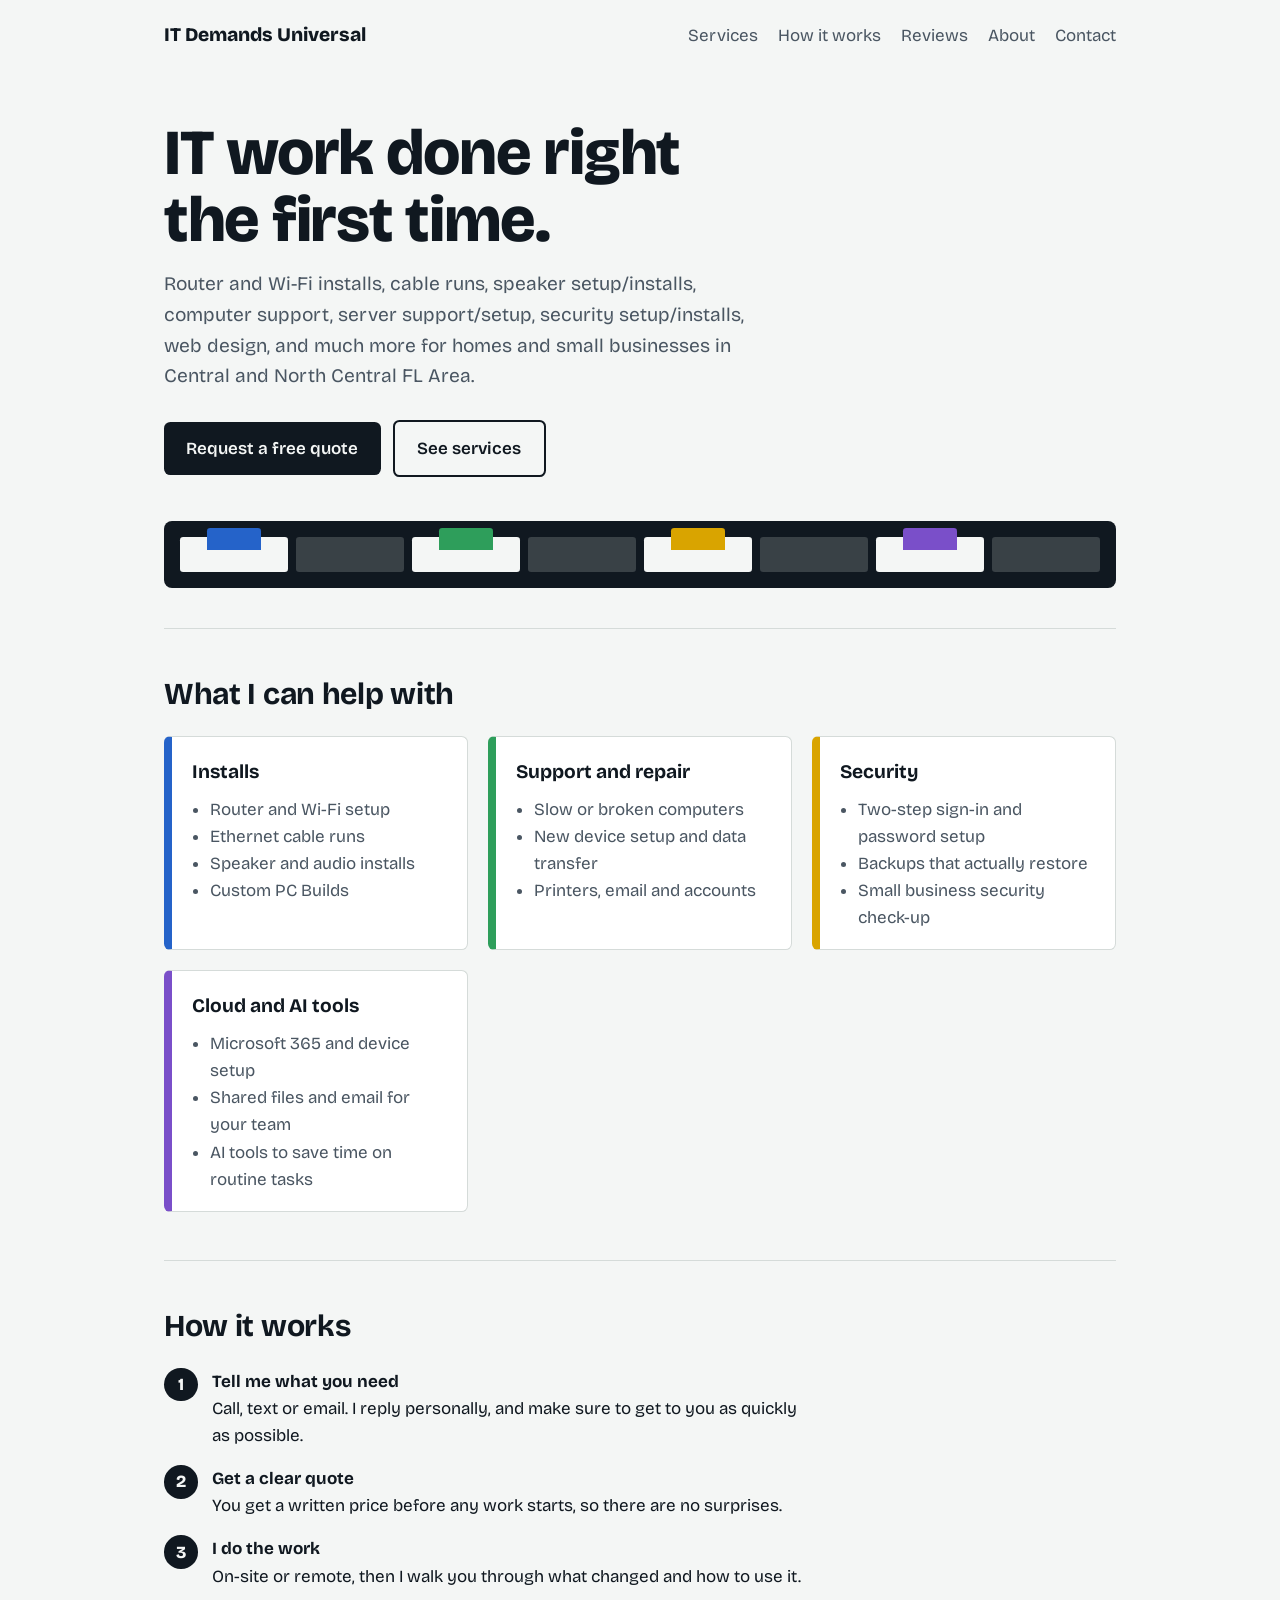
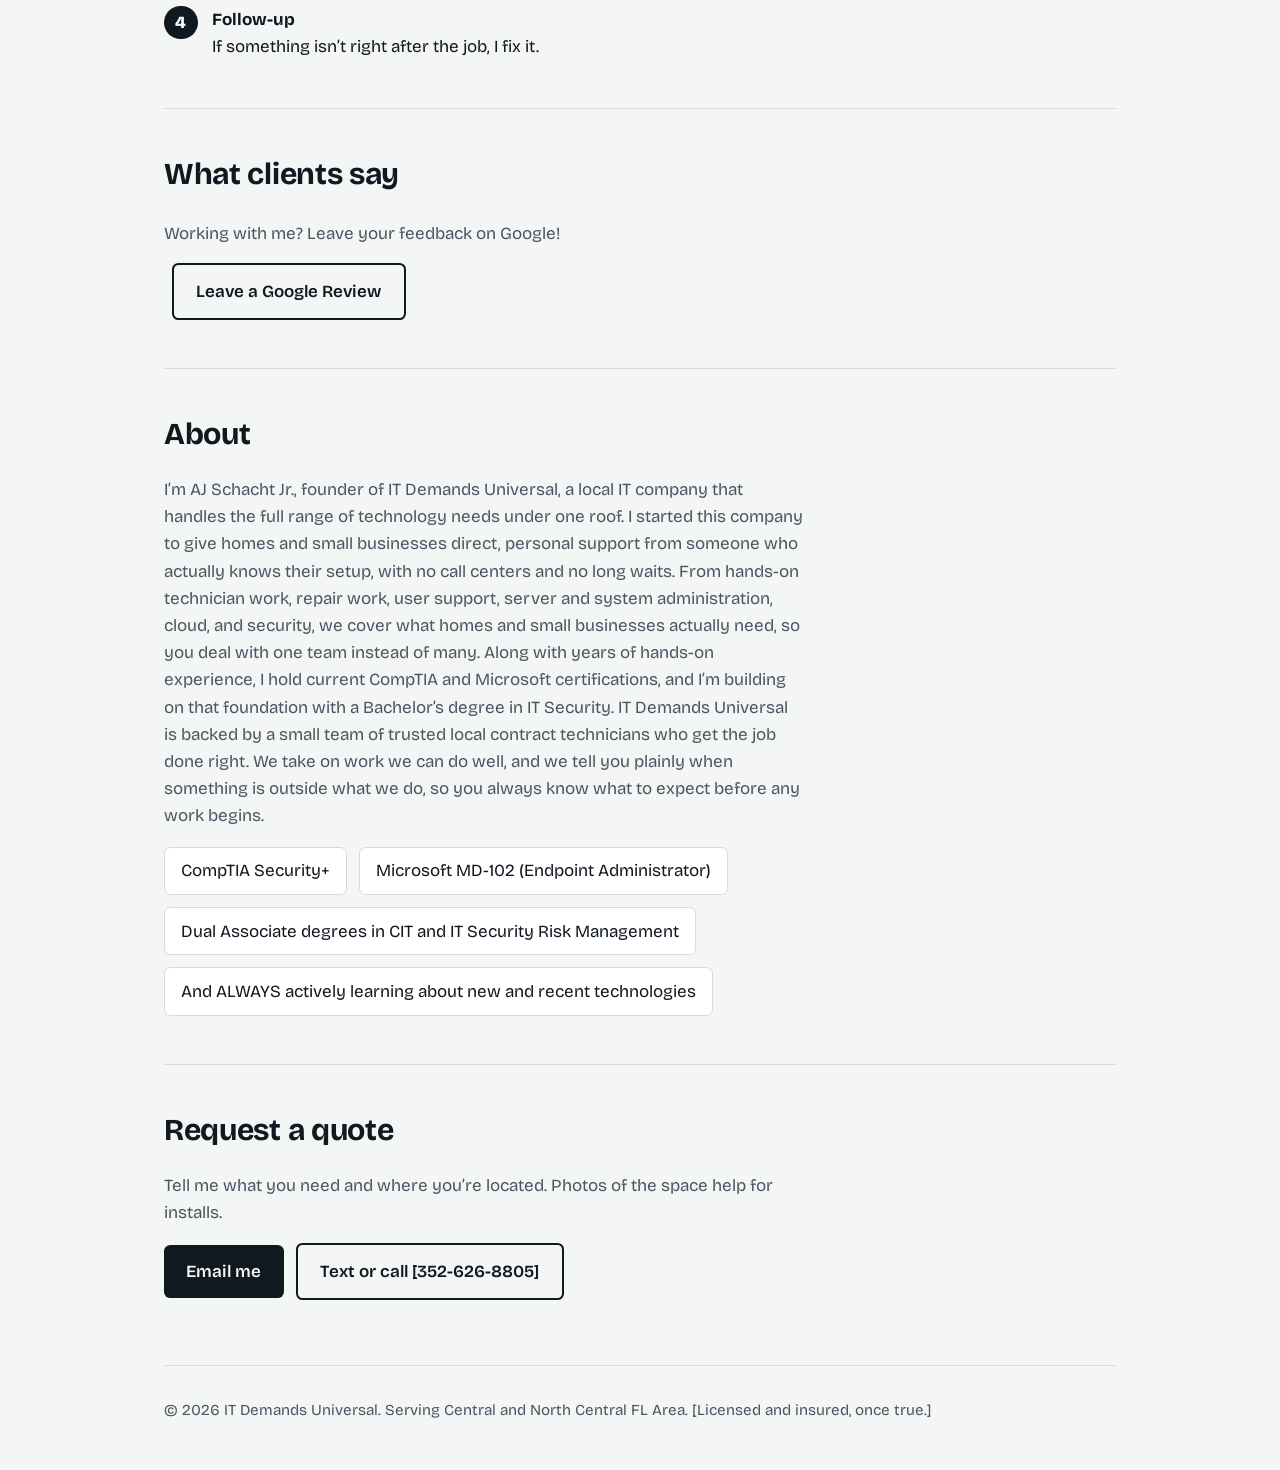
==== index.html @ 9b56c8cb "Update index.html" ====
<!DOCTYPE html>
<html lang="en">
<head>
<meta charset="utf-8">
<meta name="viewport" content="width=device-width, initial-scale=1">
<title>IT Demands Universal | Local IT installs, Support and Security</title>
<meta name="description" content="Router and Wi-Fi installs, cable runs, speaker setup, computer support and security help for homes and small businesses in Central and North Central FL Area.">
<link rel="icon" type="image/png" sizes="32x32" href="images/favicon.png">
<link rel="apple-touch-icon" sizes="180x180" href="images/favicon.png">
<link rel="preconnect" href="https://fonts.googleapis.com">
<link rel="preconnect" href="https://fonts.gstatic.com" crossorigin>
<link href="https://fonts.googleapis.com/css2?family=Bricolage+Grotesque:opsz,wght@12..96,400;12..96,600;12..96,800&display=swap" rel="stylesheet">
<link rel="stylesheet" href="css/style.css">
</head>
<body>
<div class="wrap">
  <header>
    <a class="brand" href="#top">IT Demands Universal</a>
    <nav><a href="#services">Services</a><a href="#process">How it works</a><a href="#reviews">Reviews</a><a href="#about">About</a><a href="#contact">Contact</a></nav>
  </header>

  <main id="top">
    <div class="hero">
      <h1>IT work done right the first time.</h1>
      <p class="lead">Router and Wi-Fi installs, cable runs, speaker setup/installs, computer support, server support/setup, security setup/installs, web design, and much more for homes and small businesses in Central and North Central FL Area.</p>
      <a class="btn" href="#contact">Request a free quote</a>
      <a class="btn alt" href="#services">See services</a>
      <div class="panel" aria-hidden="true">
        <div class="port on" style="--c:var(--blue)"></div><div class="port"></div>
        <div class="port on" style="--c:var(--green)"></div><div class="port"></div>
        <div class="port on" style="--c:var(--yellow)"></div><div class="port"></div>
        <div class="port on" style="--c:var(--purple)"></div><div class="port"></div>
      </div>
    </div>

    <section id="services">
      <h2>What I can help with</h2>
      <div class="grid">
        <div class="card" style="--c:var(--blue)">
          <h3>Installs</h3>
          <ul><li>Router and Wi-Fi setup</li><li>Ethernet cable runs</li><li>Speaker and audio installs</li><li>Custom PC Builds</li></ul>
        </div>
        <div class="card" style="--c:var(--green)">
          <h3>Support and repair</h3>
          <ul><li>Slow or broken computers</li><li>New device setup and data transfer</li><li>Printers, email and accounts</li></ul>
        </div>
        <div class="card" style="--c:var(--yellow)">
          <h3>Security</h3>
          <ul><li>Two-step sign-in and password setup</li><li>Backups that actually restore</li><li>Small business security check-up</li></ul>
        </div>
        <div class="card" style="--c:var(--purple)">
          <h3>Cloud and AI tools</h3>
          <ul><li>Microsoft 365 and device setup</li><li>Shared files and email for your team</li><li>AI tools to save time on routine tasks</li></ul>
        </div>
      </div>
    </section>

    <section id="process">
      <h2>How it works</h2>
      <ol class="steps">
        <li><strong>Tell me what you need</strong>Call, text or email. I reply personally, and make sure to get to you as quickly as possible.</li>
        <li><strong>Get a clear quote</strong>You get a written price before any work starts, so there are no surprises.</li>
        <li><strong>I do the work</strong>On-site or remote, then I walk you through what changed and how to use it.</li>
        <li><strong>Follow-up</strong>If something isn’t right after the job, I fix it.</li>
      </ol>
    </section>
    
    <section id="reviews">
      <h2>What clients say</h2>
      
      <!-- Live Google Reviews Widget -->
      <div class="sk-ww-google-reviews" data-embed-id="25728217"></div>
      <script src="https://widgets.sociablekit.com/google-reviews/widget.js" defer></script>

      <div style="margin-top: 1.75rem;">
        <p class="note" style="margin-bottom: 1rem;">Working with me? Leave your feedback on Google!</p>
        <a class="btn alt" href="https://g.page/r/CZiF_tdsz-_5EAI/review" target="_blank" rel="noopener">Leave a Google Review</a>
      </div>
    </section>
    
    <section id="about">
      <h2>About</h2>
      <p class="note">I’m AJ Schacht Jr., founder of IT Demands Universal, a local IT company that handles the full range of technology needs under one roof. I started this company to give homes 
        and small businesses direct, personal support from someone who actually knows their setup, with no call centers and no long waits.   
        From hands-on technician work, repair work, user support, server and system administration, cloud, and security, we cover what homes and small businesses 
        actually need, so you deal with one team instead of many. Along with years of hands-on experience, I hold current CompTIA and Microsoft certifications, and I’m building on that foundation with a Bachelor’s
        degree in IT Security. IT Demands Universal is backed by a small team of trusted local contract technicians who get the job done right. We take on work we can do well, and we tell you plainly when something is outside what we do, so you always know what to expect before any work begins.</p>
      <ul class="creds">
        <li>CompTIA Security+</li>
        <li>Microsoft MD-102 (Endpoint Administrator)</li>
        <li>Dual Associate degrees in CIT and IT Security Risk Management</li>
        <li>And ALWAYS actively learning about new and recent technologies</li>
      </ul>
    </section>

    <section id="contact">
      <h2>Request a quote</h2>
      <p class="note">Tell me what you need and where you’re located. Photos of the space help for installs.</p>
      <p><a class="btn" href="mailto:itdemandsuniversal@gmail.com?subject=Quote%20request">Email me</a>
         <a class="btn alt" href="tel:+13526268805">Text or call [352-626-8805]</a></p>
    </section>
  </main>

  <footer>© <span id="y"></span> IT Demands Universal. Serving Central and North Central FL Area. [Licensed and insured, once true.]</footer>
</div>
<script src="js/main.js" defer></script>
</body>
</html>
---- css/style.css ----
:root{
  --ink:#101820; --muted:#4a5662; --paper:#f4f6f5; --card:#ffffff; --line:#d5dbd9;
  --blue:#2563c9; --green:#2e9e5b; --yellow:#d9a400; --purple:#7a4fc9;
  --font:"Bricolage Grotesque","Segoe UI",system-ui,-apple-system,sans-serif;
}
@media (prefers-color-scheme:dark){
  :root:not([data-theme="light"]){--ink:#eef2f1; --muted:#a6b1ac; --paper:#10161b; --card:#182028; --line:#2b3640;
  --blue:#6c9bf0; --green:#59c486; --yellow:#f0c640; --purple:#a98af0;}
}
*{box-sizing:border-box}
html{scroll-behavior:smooth}
body{margin:0;background:var(--paper);color:var(--ink);font:400 1.0625rem/1.6 var(--font)}
a{color:inherit}
:focus-visible{outline:3px solid var(--blue);outline-offset:3px}
.wrap{max-width:62rem;margin:0 auto;padding:0 1.25rem}
header{display:flex;justify-content:space-between;align-items:center;padding:1.25rem 0}
.brand{font-weight:800;font-size:1.2rem;text-decoration:none}
nav a{margin-left:1.25rem;text-decoration:none;color:var(--muted)}
nav a:hover{color:var(--ink)}
.hero{padding:3rem 0 2.5rem}
h1{font-weight:800;font-size:clamp(2.2rem,6vw,4rem);line-height:1.05;letter-spacing:-.02em;margin:0 0 1rem;max-width:14ch}
.lead{font-size:1.2rem;color:var(--muted);max-width:38rem;margin:0 0 1.75rem}
.btn{display:inline-block;background:var(--ink);color:var(--paper);padding:.8rem 1.4rem;border-radius:.4rem;font-weight:600;text-decoration:none}
.btn.alt{background:transparent;color:var(--ink);border:2px solid var(--ink);margin-left:.5rem}
.panel{display:grid;grid-template-columns:repeat(8,1fr);gap:.5rem;margin-top:2.75rem;padding:1rem;background:var(--ink);border-radius:.5rem}
.port{height:2.2rem;border-radius:.2rem;background:var(--paper);opacity:.18;position:relative}
.port.on{opacity:1}
.port.on::after{content:"";position:absolute;left:25%;right:25%;top:-.55rem;height:1.4rem;border-radius:.2rem .2rem 0 0;background:var(--c)}
section{padding:3rem 0;border-top:1px solid var(--line)}
h2{font-size:1.9rem;line-height:1.15;margin:0 0 1.5rem;letter-spacing:-.01em}
.grid{display:grid;grid-template-columns:repeat(auto-fit,minmax(15rem,1fr));gap:1.25rem}
.card{background:var(--card);border:1px solid var(--line);border-left:8px solid var(--c);border-radius:.4rem;padding:1.25rem 1.25rem 1.1rem}
.card h3{margin:0 0 .5rem;font-size:1.2rem}
.card ul{margin:0;padding-left:1.1rem;color:var(--muted)}
.steps{counter-reset:s;list-style:none;margin:0;padding:0;display:grid;gap:1rem;max-width:40rem}
.steps li{counter-increment:s;padding-left:3rem;position:relative}
.steps li::before{content:counter(s);position:absolute;left:0;top:0;width:2.1rem;height:2.1rem;border-radius:50%;background:var(--ink);color:var(--paper);display:grid;place-items:center;font-weight:800}
.steps strong{display:block}
.creds{display:flex;flex-wrap:wrap;gap:.75rem;padding:0;margin:0;list-style:none}
.creds li{border:1px solid var(--line);background:var(--card);padding:.6rem 1rem;border-radius:.4rem}
.note{color:var(--muted);max-width:40rem}
footer{padding:2rem 0 3rem;color:var(--muted);font-size:.95rem;border-top:1px solid var(--line)}
@media (max-width:34rem){nav{display:none}.btn.alt{margin:.6rem 0 0}}
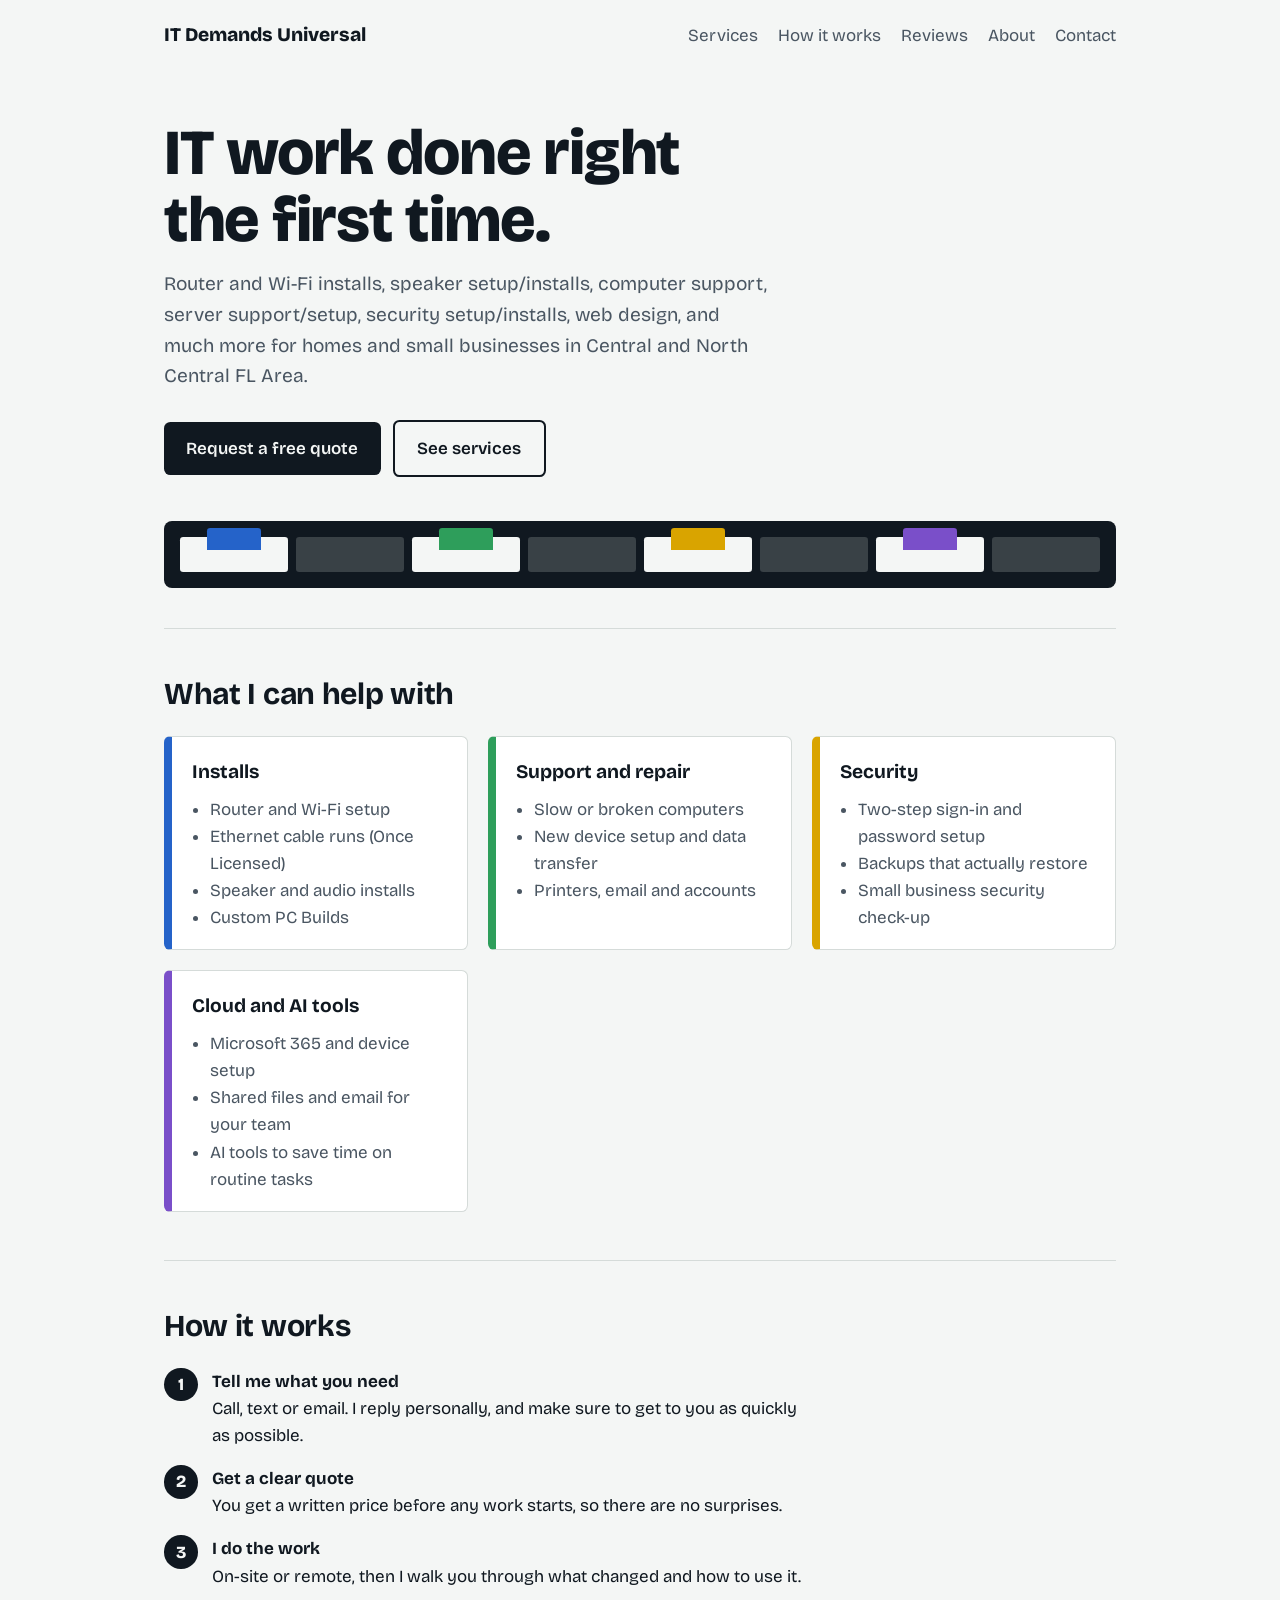
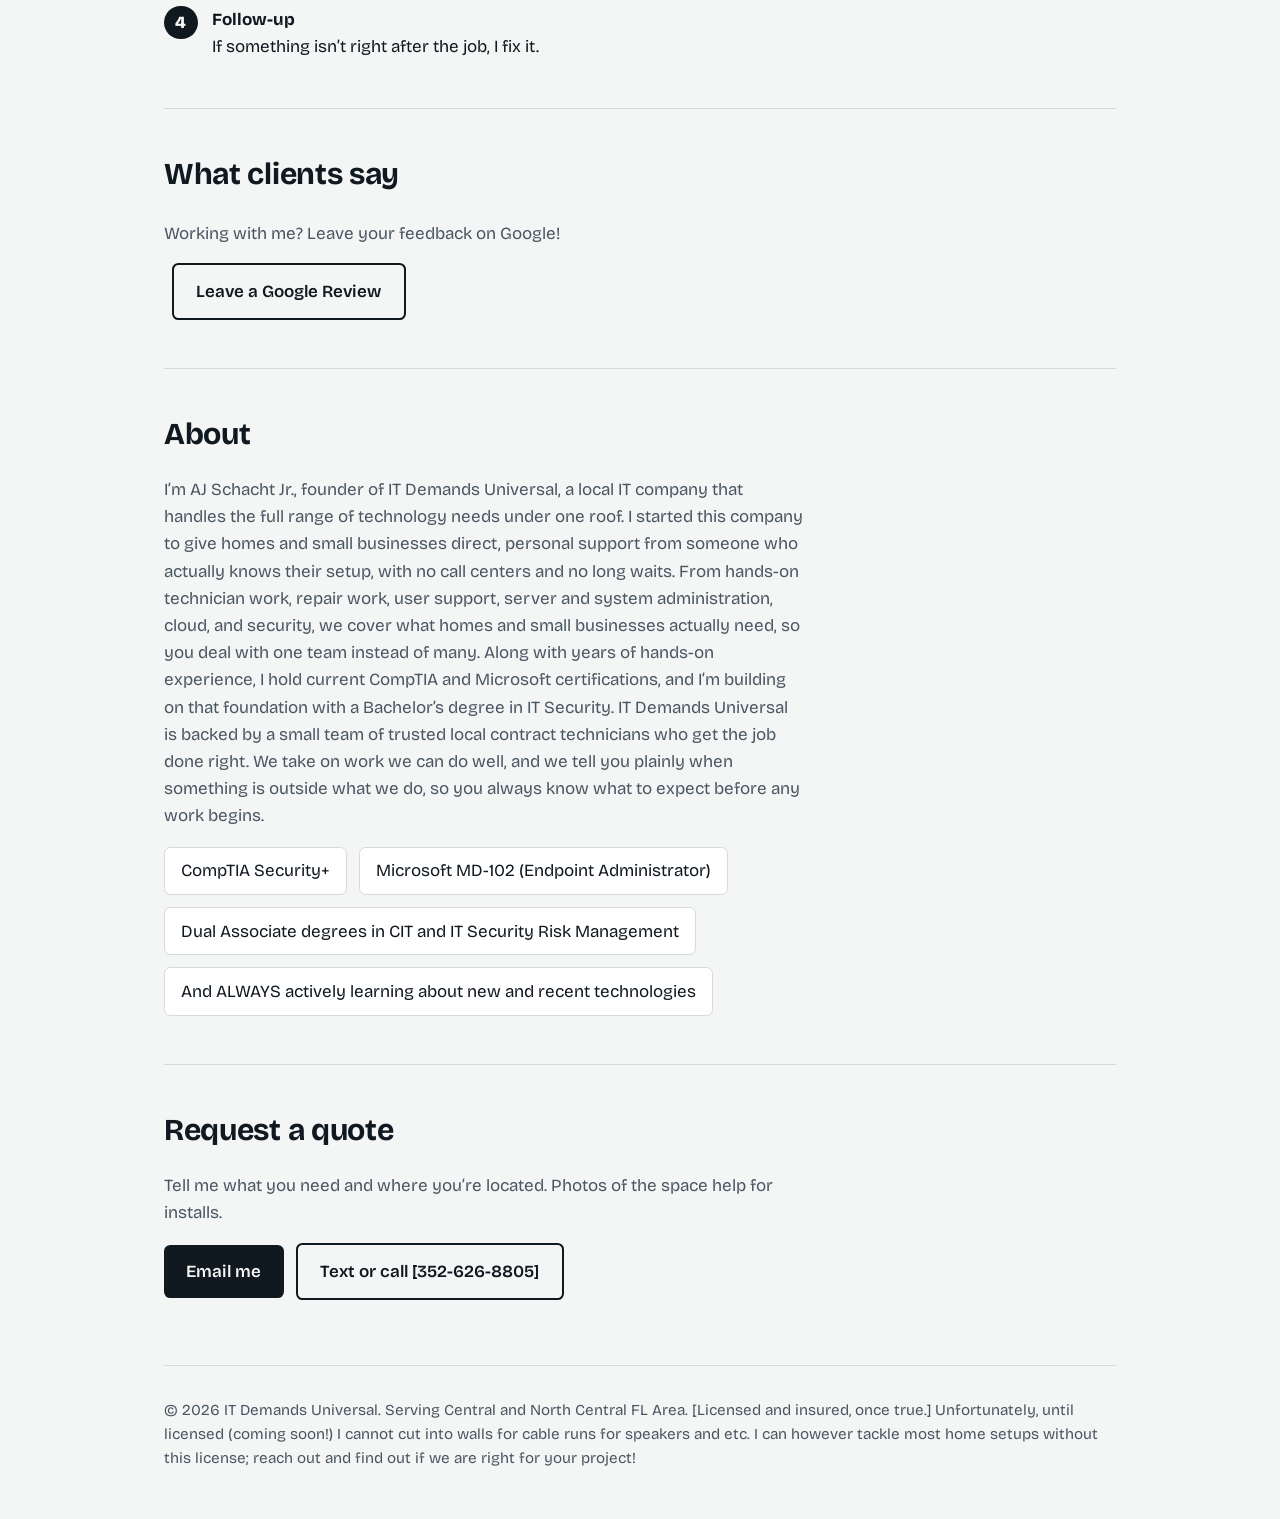
==== commit c76327e1: "Update index.html" ====
--- a/index.html
+++ b/index.html
@@ -22,7 +22,7 @@
   <main id="top">
     <div class="hero">
       <h1>IT work done right the first time.</h1>
-      <p class="lead">Router and Wi-Fi installs, cable runs, speaker setup/installs, computer support, server support/setup, security setup/installs, web design, and much more for homes and small businesses in Central and North Central FL Area.</p>
+      <p class="lead">Router and Wi-Fi installs, speaker setup/installs, computer support, server support/setup, security setup/installs, web design, and much more for homes and small businesses in Central and North Central FL Area.</p>
       <a class="btn" href="#contact">Request a free quote</a>
       <a class="btn alt" href="#services">See services</a>
       <div class="panel" aria-hidden="true">
@@ -38,7 +38,7 @@
       <div class="grid">
         <div class="card" style="--c:var(--blue)">
           <h3>Installs</h3>
-          <ul><li>Router and Wi-Fi setup</li><li>Ethernet cable runs</li><li>Speaker and audio installs</li><li>Custom PC Builds</li></ul>
+          <ul><li>Router and Wi-Fi setup</li><li>Ethernet cable runs (Once Licensed)</li><li>Speaker and audio installs</li><li>Custom PC Builds</li></ul>
         </div>
         <div class="card" style="--c:var(--green)">
           <h3>Support and repair</h3>
@@ -101,7 +101,8 @@
     </section>
   </main>
 
-  <footer>© <span id="y"></span> IT Demands Universal. Serving Central and North Central FL Area. [Licensed and insured, once true.]</footer>
+  <footer>© <span id="y"></span> IT Demands Universal. Serving Central and North Central FL Area. [Licensed and insured, once true.] Unfortunately, until licensed (coming soon!) I cannot cut into walls for cable runs for speakers and etc. I can however tackle most home setups without this license;
+    reach out and find out if we are right for your project! </footer>
 </div>
 <script src="js/main.js" defer></script>
 </body>
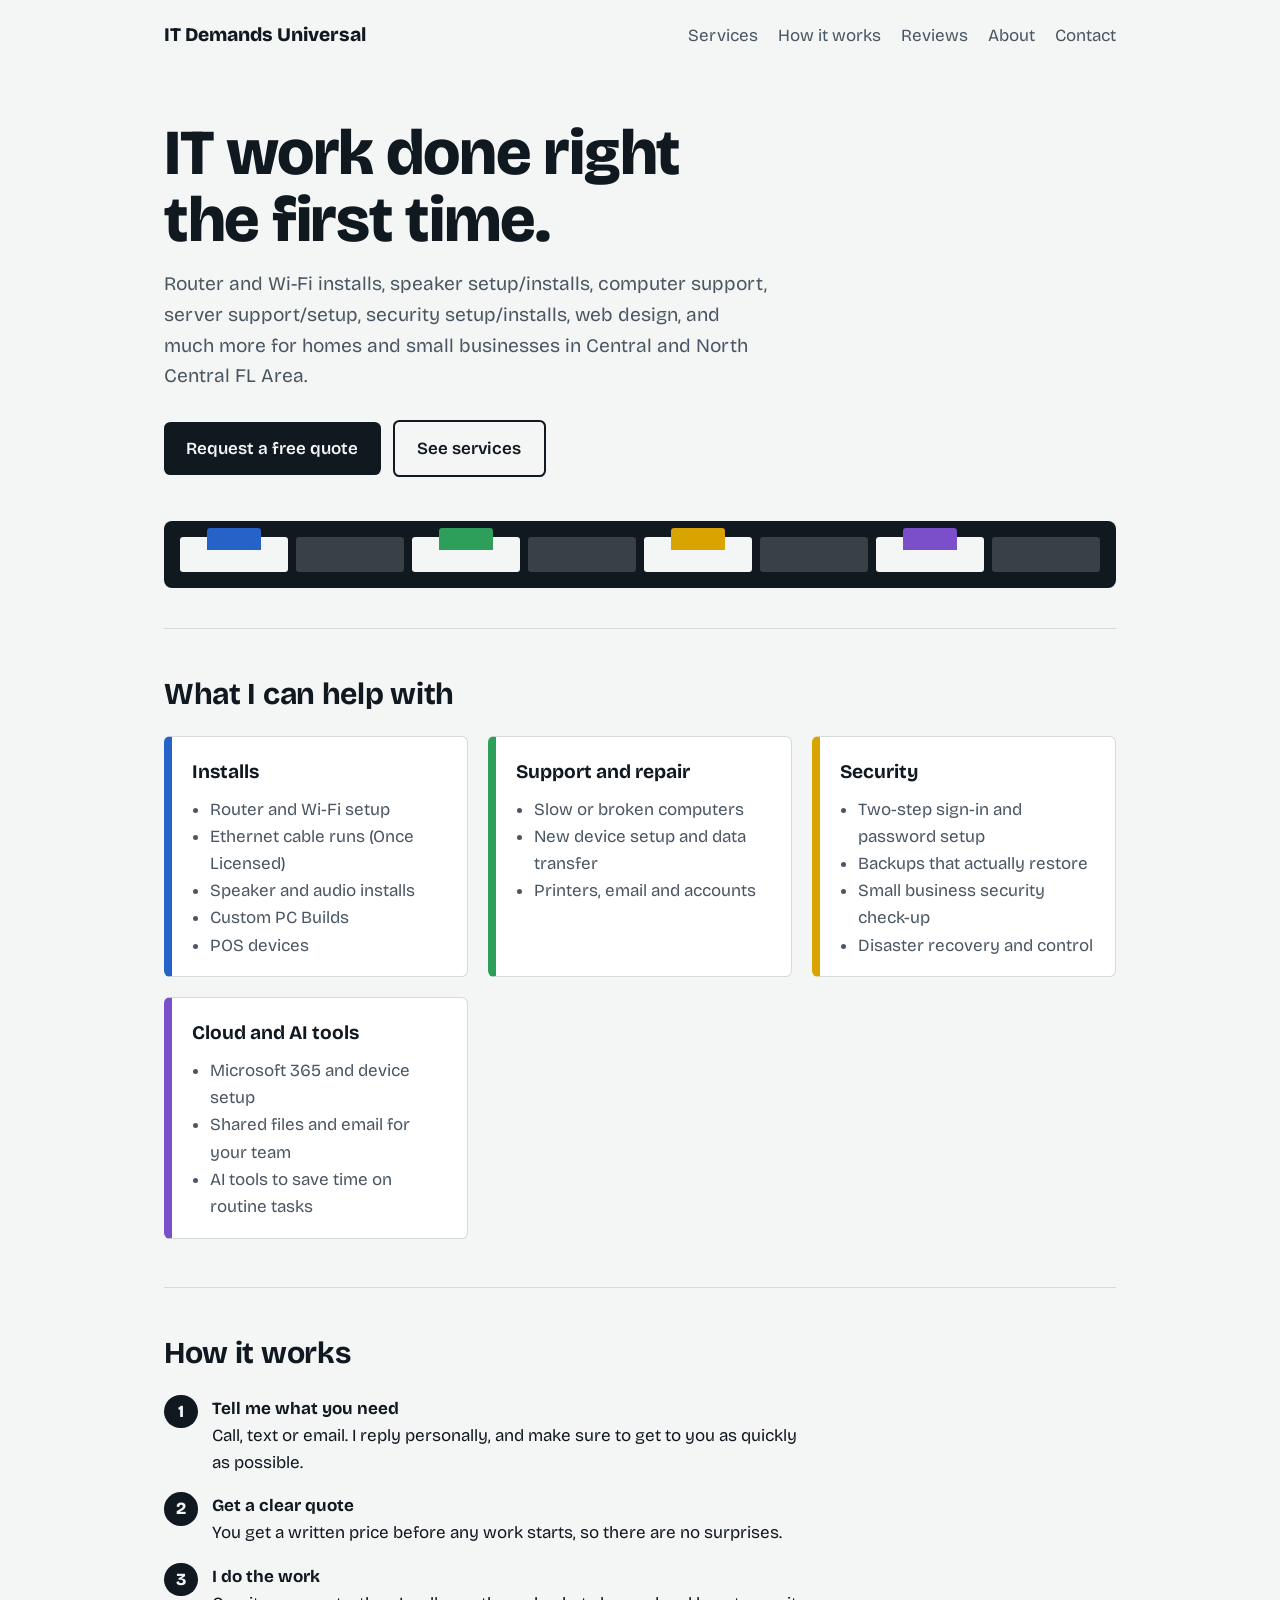
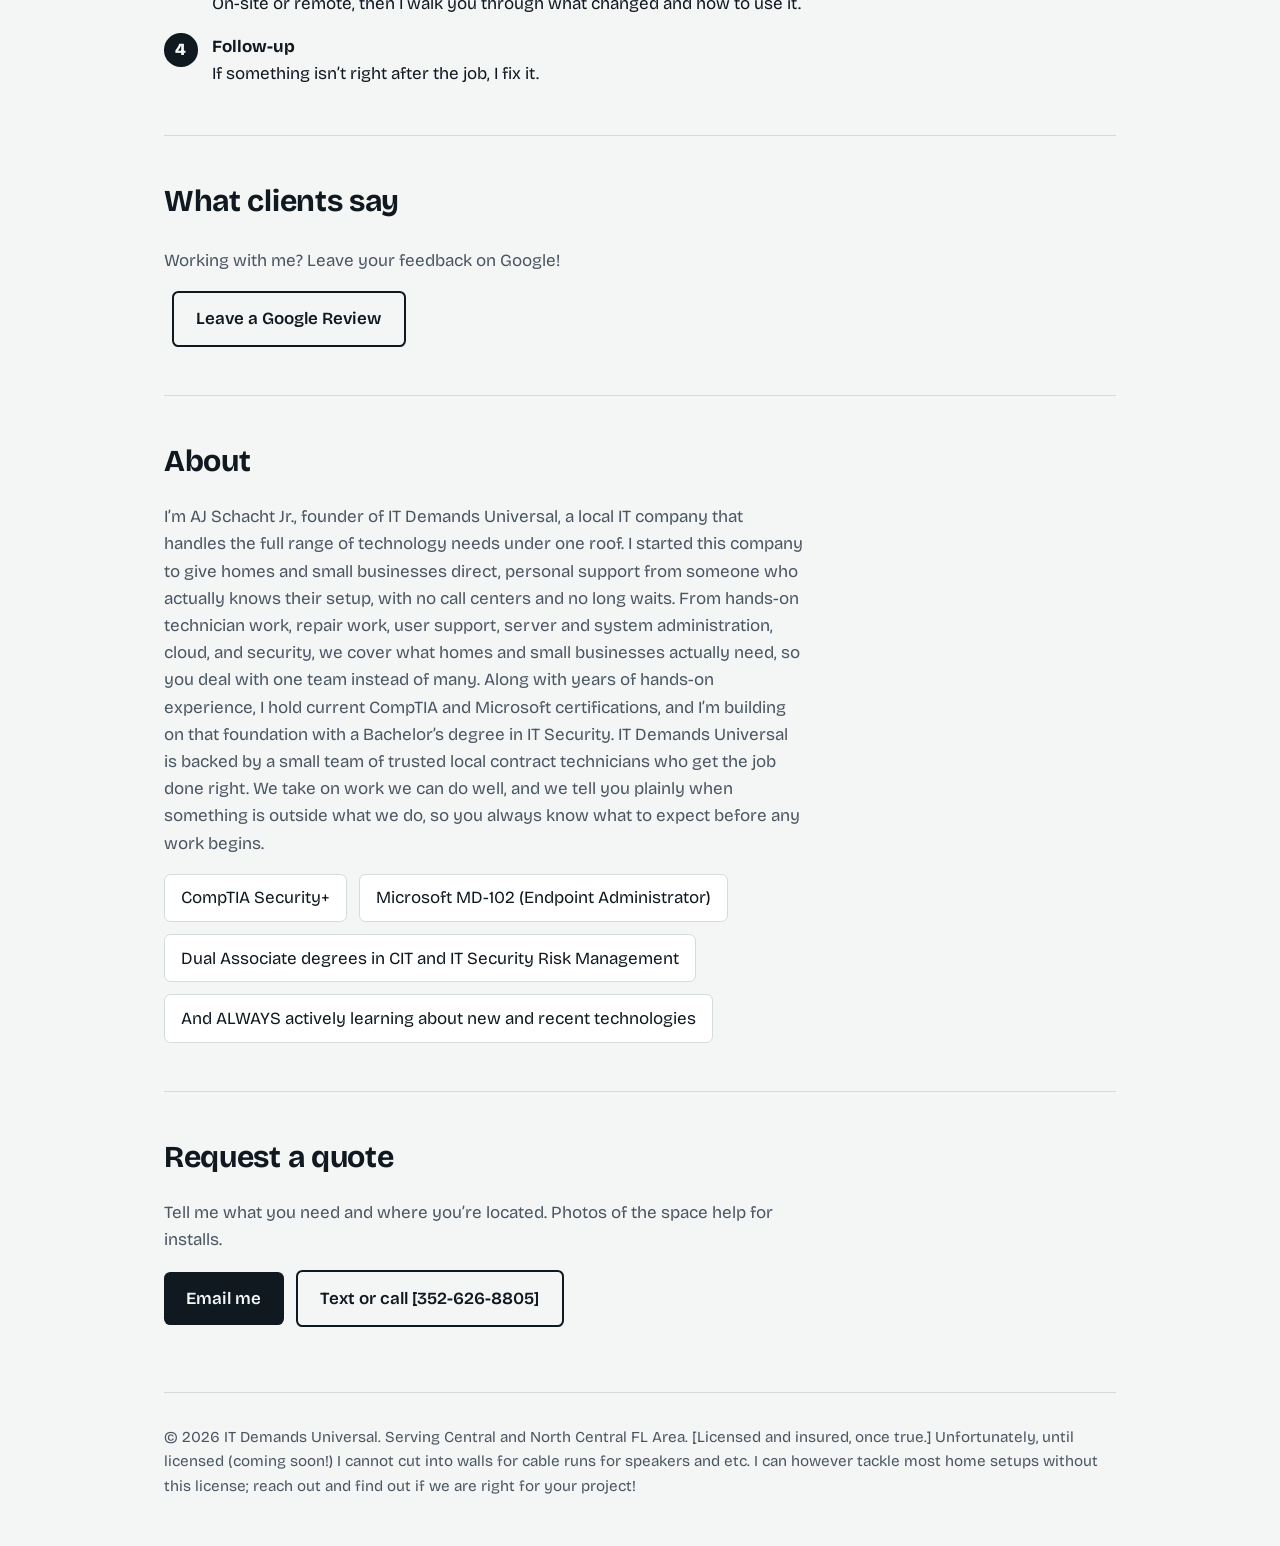
==== commit 18df1c2c: "Update index.html" ====
--- a/index.html
+++ b/index.html
@@ -38,7 +38,7 @@
       <div class="grid">
         <div class="card" style="--c:var(--blue)">
           <h3>Installs</h3>
-          <ul><li>Router and Wi-Fi setup</li><li>Ethernet cable runs (Once Licensed)</li><li>Speaker and audio installs</li><li>Custom PC Builds</li></ul>
+          <ul><li>Router and Wi-Fi setup</li><li>Ethernet cable runs (Once Licensed)</li><li>Speaker and audio installs</li><li>Custom PC Builds</li><li>POS devices</li></ul>
         </div>
         <div class="card" style="--c:var(--green)">
           <h3>Support and repair</h3>
@@ -46,7 +46,7 @@
         </div>
         <div class="card" style="--c:var(--yellow)">
           <h3>Security</h3>
-          <ul><li>Two-step sign-in and password setup</li><li>Backups that actually restore</li><li>Small business security check-up</li></ul>
+          <ul><li>Two-step sign-in and password setup</li><li>Backups that actually restore</li><li>Small business security check-up</li><li>Disaster recovery and control</li></ul>
         </div>
         <div class="card" style="--c:var(--purple)">
           <h3>Cloud and AI tools</h3>
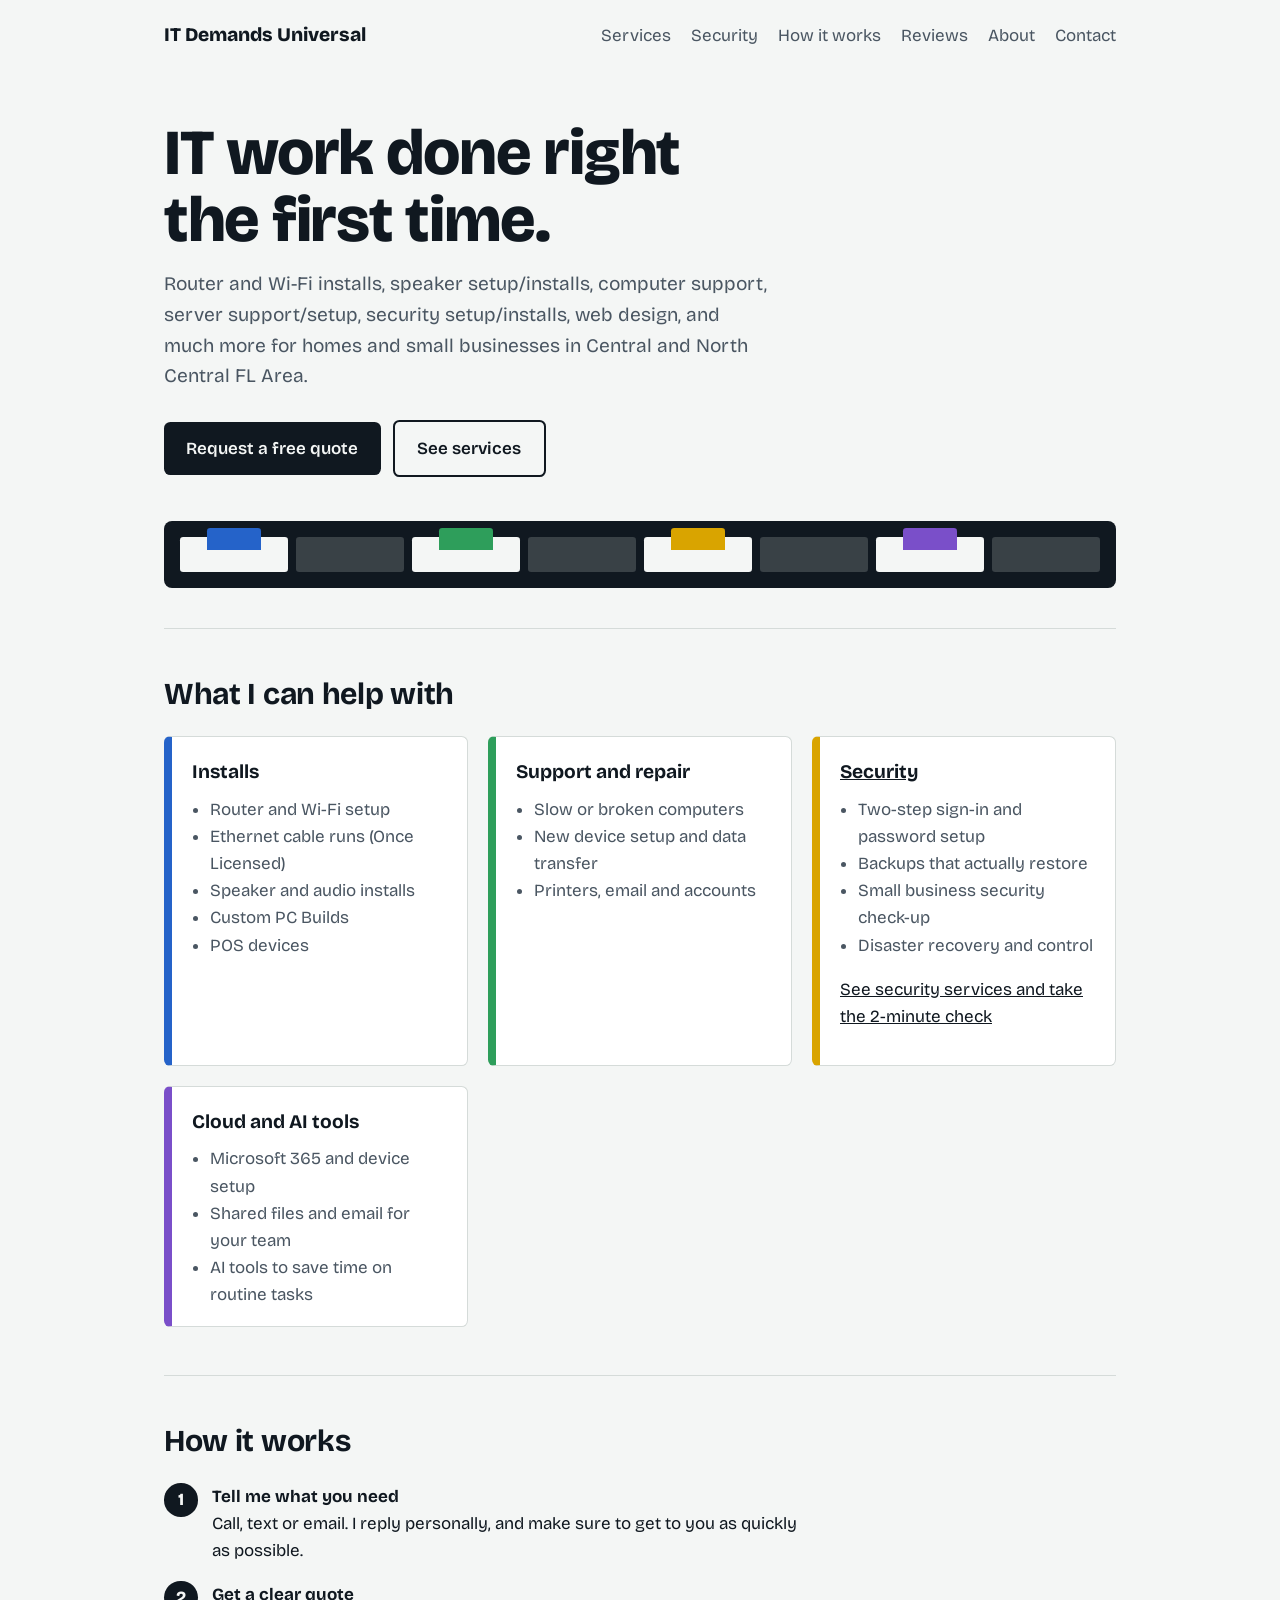
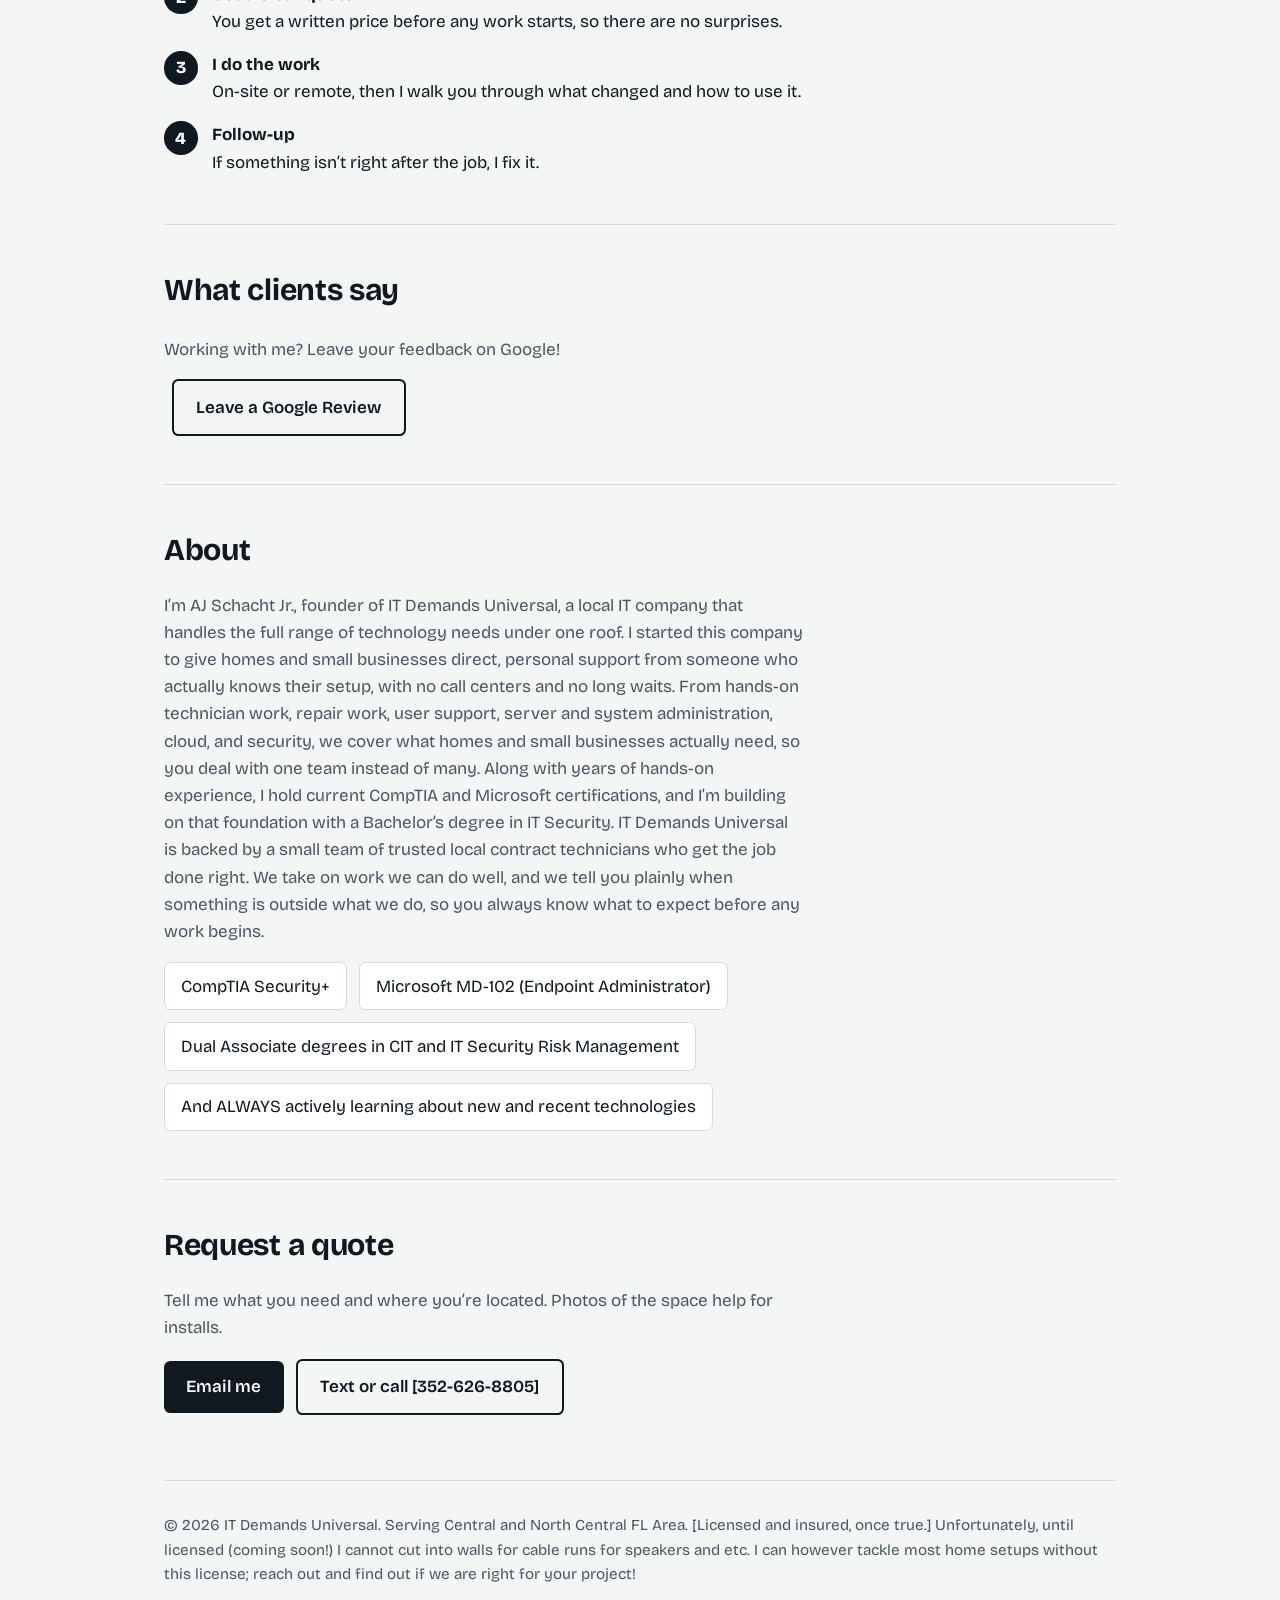
==== commit 17c215cd: "Add files via upload" ====
--- a/index.html
+++ b/index.html
@@ -16,7 +16,7 @@
 <div class="wrap">
   <header>
     <a class="brand" href="#top">IT Demands Universal</a>
-    <nav><a href="#services">Services</a><a href="#process">How it works</a><a href="#reviews">Reviews</a><a href="#about">About</a><a href="#contact">Contact</a></nav>
+    <nav><a href="#services">Services</a><a href="security.html">Security</a><a href="#process">How it works</a><a href="#reviews">Reviews</a><a href="#about">About</a><a href="#contact">Contact</a></nav>
   </header>
 
   <main id="top">
@@ -45,8 +45,9 @@
           <ul><li>Slow or broken computers</li><li>New device setup and data transfer</li><li>Printers, email and accounts</li></ul>
         </div>
         <div class="card" style="--c:var(--yellow)">
-          <h3>Security</h3>
+          <h3><a href="security.html">Security</a></h3>
           <ul><li>Two-step sign-in and password setup</li><li>Backups that actually restore</li><li>Small business security check-up</li><li>Disaster recovery and control</li></ul>
+          <p class="more"><a href="security.html">See security services and take the 2-minute check</a></p>
         </div>
         <div class="card" style="--c:var(--purple)">
           <h3>Cloud and AI tools</h3>
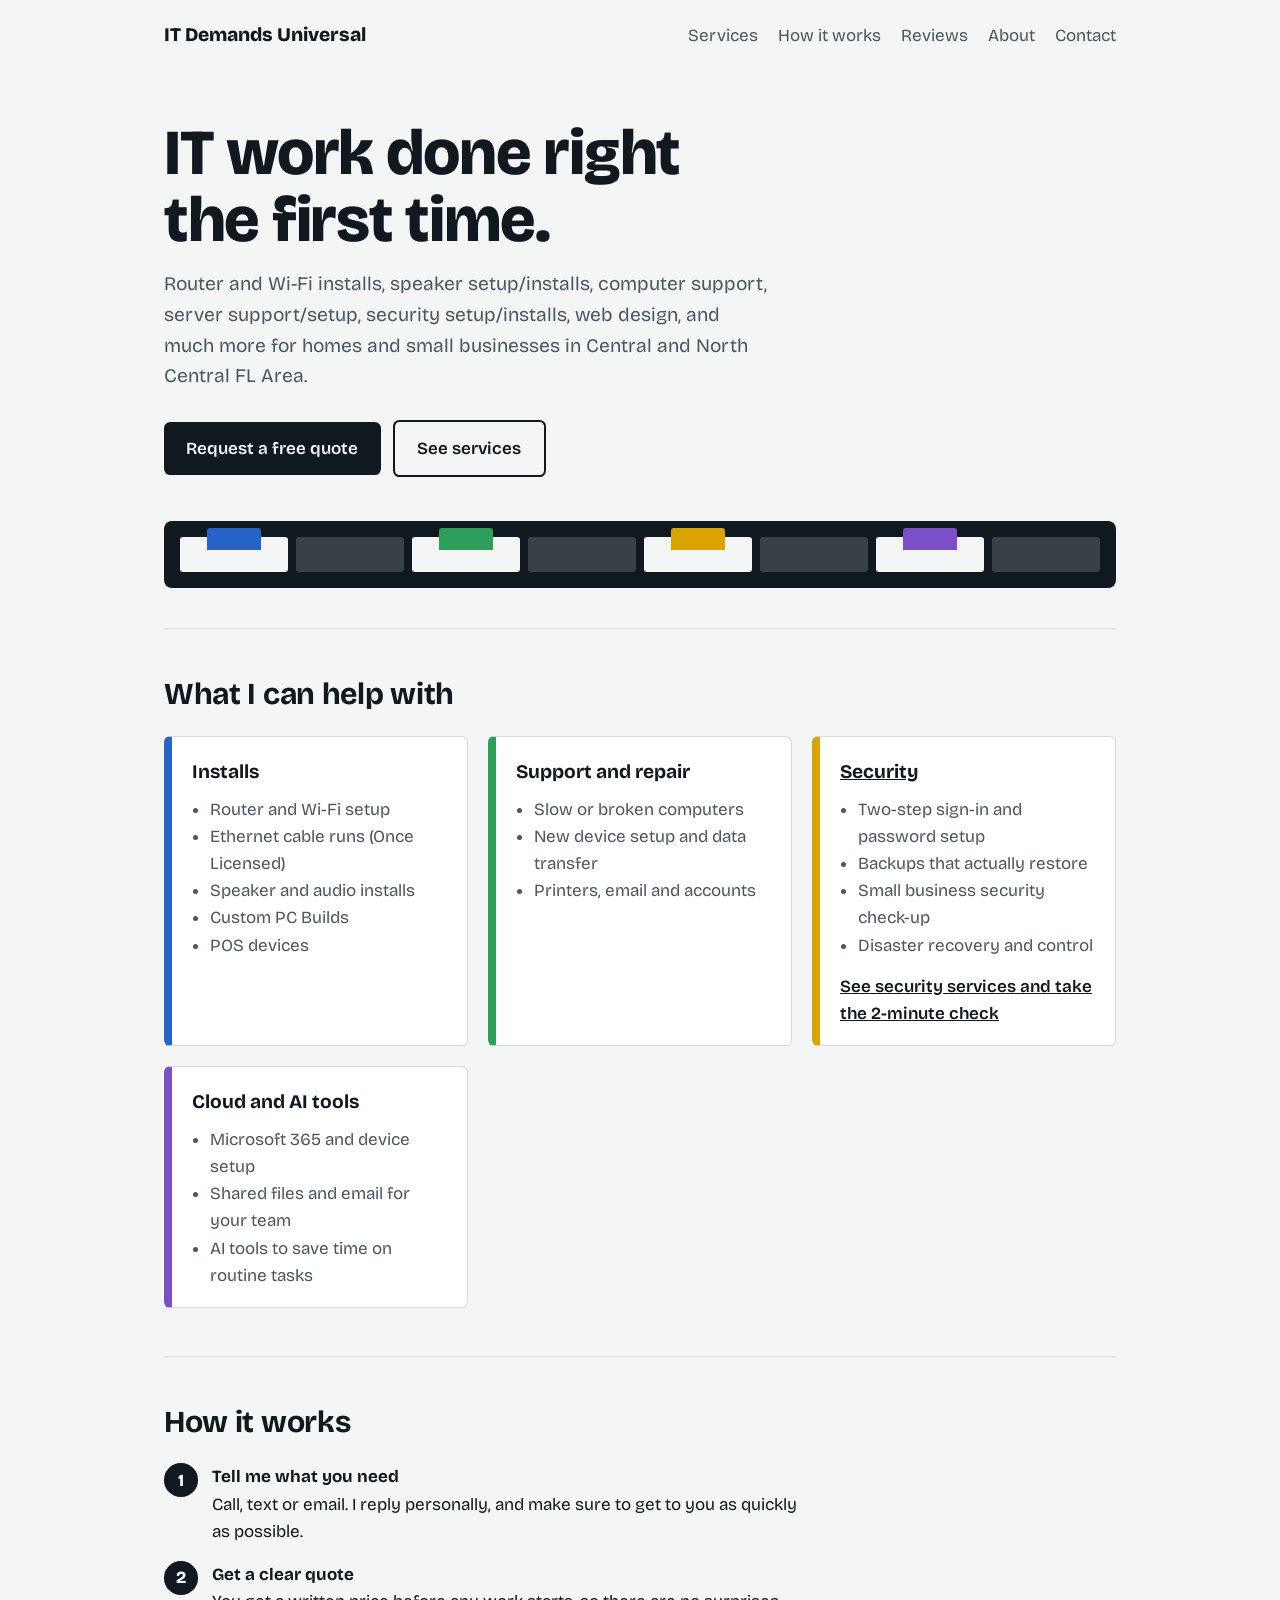
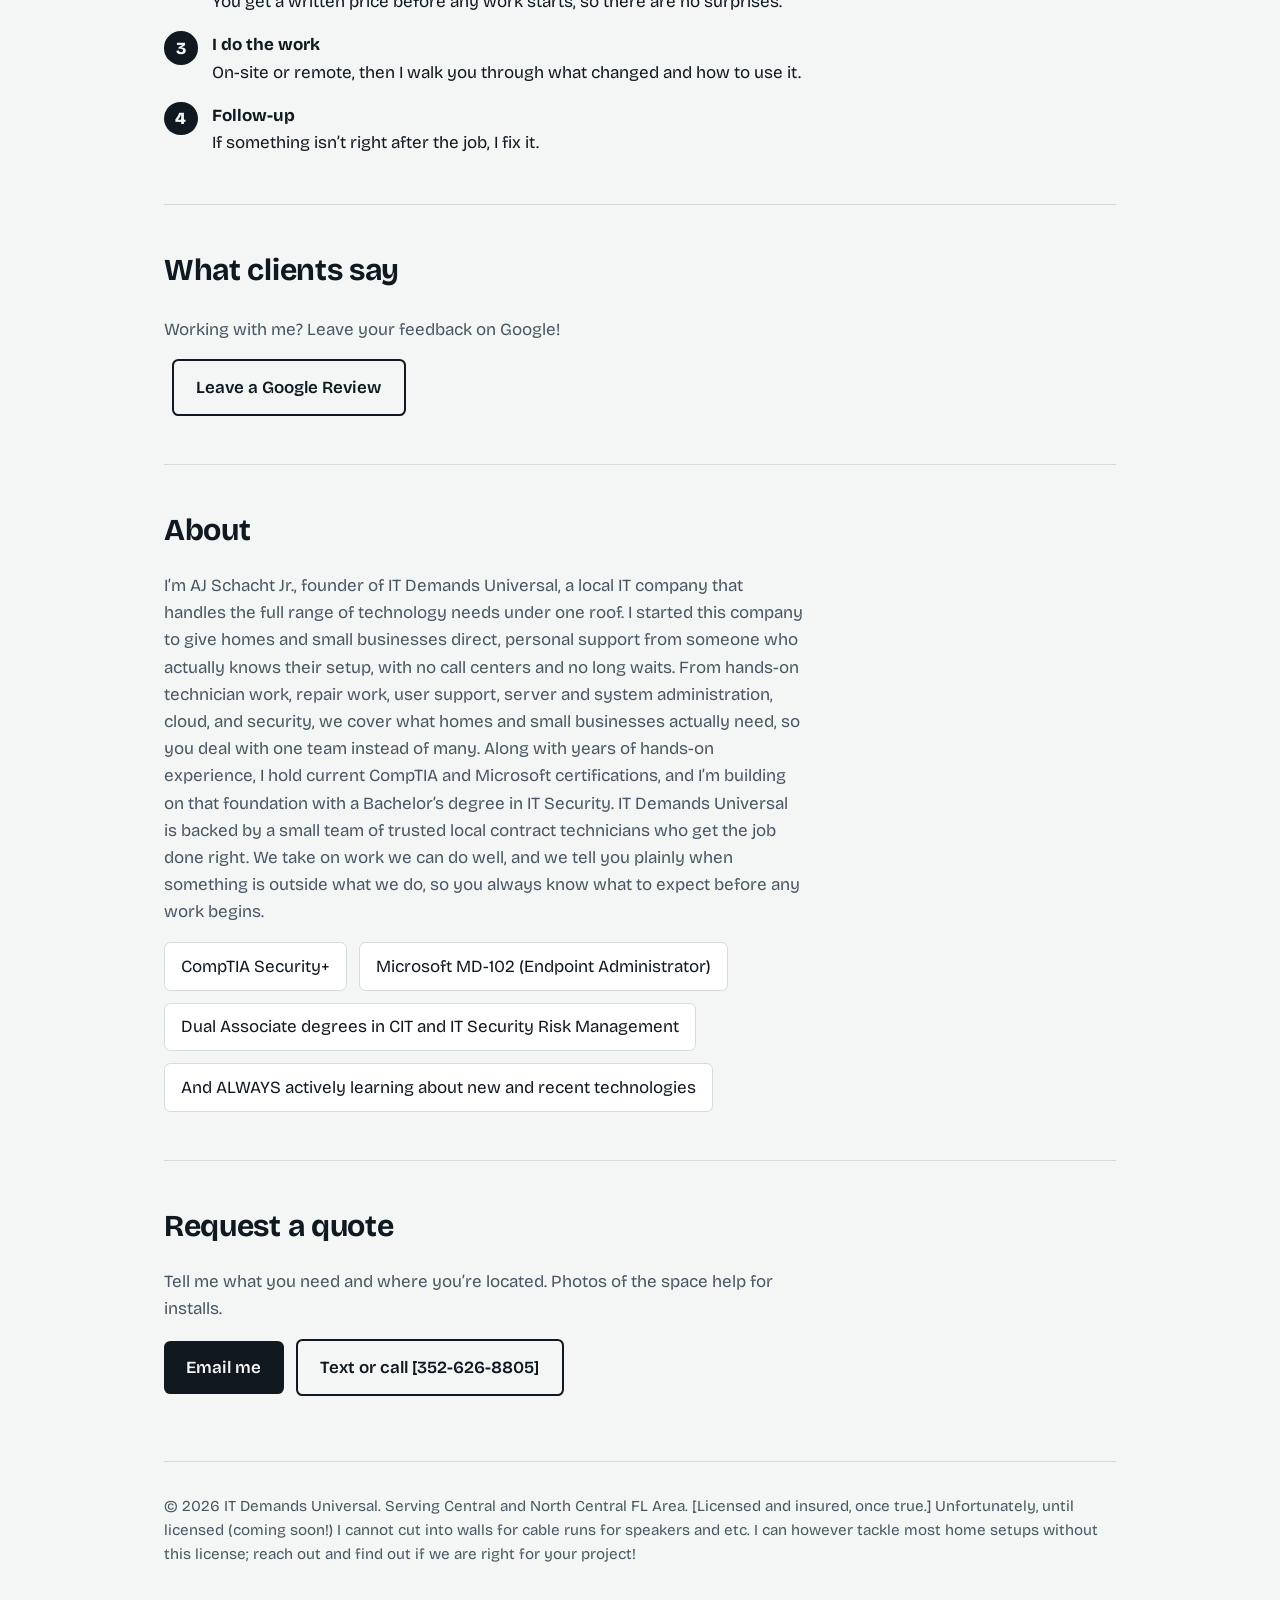
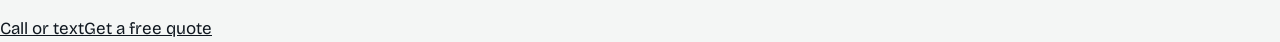
==== commit 9eb9f4ba: "Update index.html" ====
--- a/index.html
+++ b/index.html
@@ -16,7 +16,7 @@
 <div class="wrap">
   <header>
     <a class="brand" href="#top">IT Demands Universal</a>
-    <nav><a href="#services">Services</a><a href="security.html">Security</a><a href="#process">How it works</a><a href="#reviews">Reviews</a><a href="#about">About</a><a href="#contact">Contact</a></nav>
+    <nav><a href="#services">Services</a><a href="#process">How it works</a><a href="#reviews">Reviews</a><a href="#about">About</a><a href="#contact">Contact</a></nav>
   </header>
 
   <main id="top">
@@ -105,6 +105,7 @@
   <footer>© <span id="y"></span> IT Demands Universal. Serving Central and North Central FL Area. [Licensed and insured, once true.] Unfortunately, until licensed (coming soon!) I cannot cut into walls for cable runs for speakers and etc. I can however tackle most home setups without this license;
     reach out and find out if we are right for your project! </footer>
 </div>
+<div class="callbar"><a href="tel:+13526268805">Call or text</a><a href="mailto:itdemandsuniversal@gmail.com?subject=Quote%20request">Get a free quote</a></div>
 <script src="js/main.js" defer></script>
 </body>
 </html>
--- a/css/style.css
+++ b/css/style.css
@@ -40,4 +40,5 @@
 .creds li{border:1px solid var(--line);background:var(--card);padding:.6rem 1rem;border-radius:.4rem}
 .note{color:var(--muted);max-width:40rem}
 footer{padding:2rem 0 3rem;color:var(--muted);font-size:.95rem;border-top:1px solid var(--line)}
+.card .more{margin:.9rem 0 0;font-weight:600}
 @media (max-width:34rem){nav{display:none}.btn.alt{margin:.6rem 0 0}}
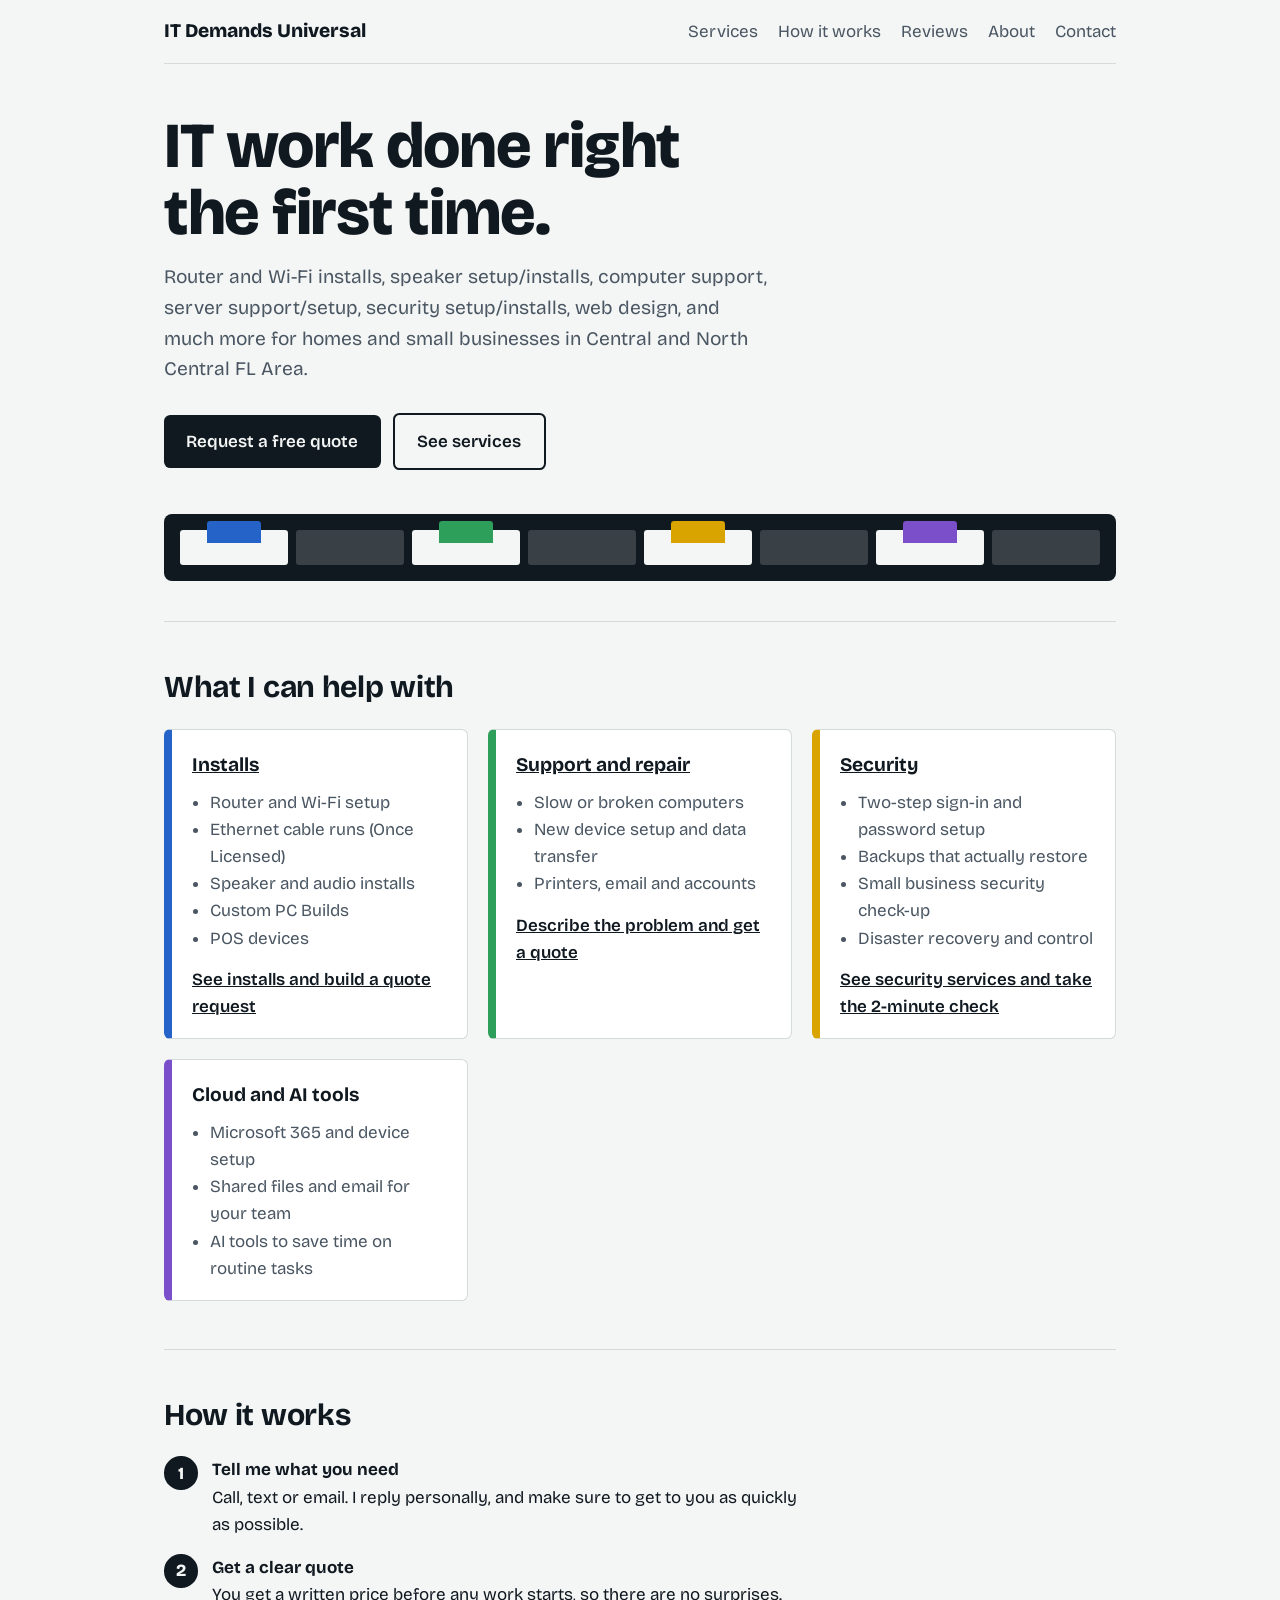
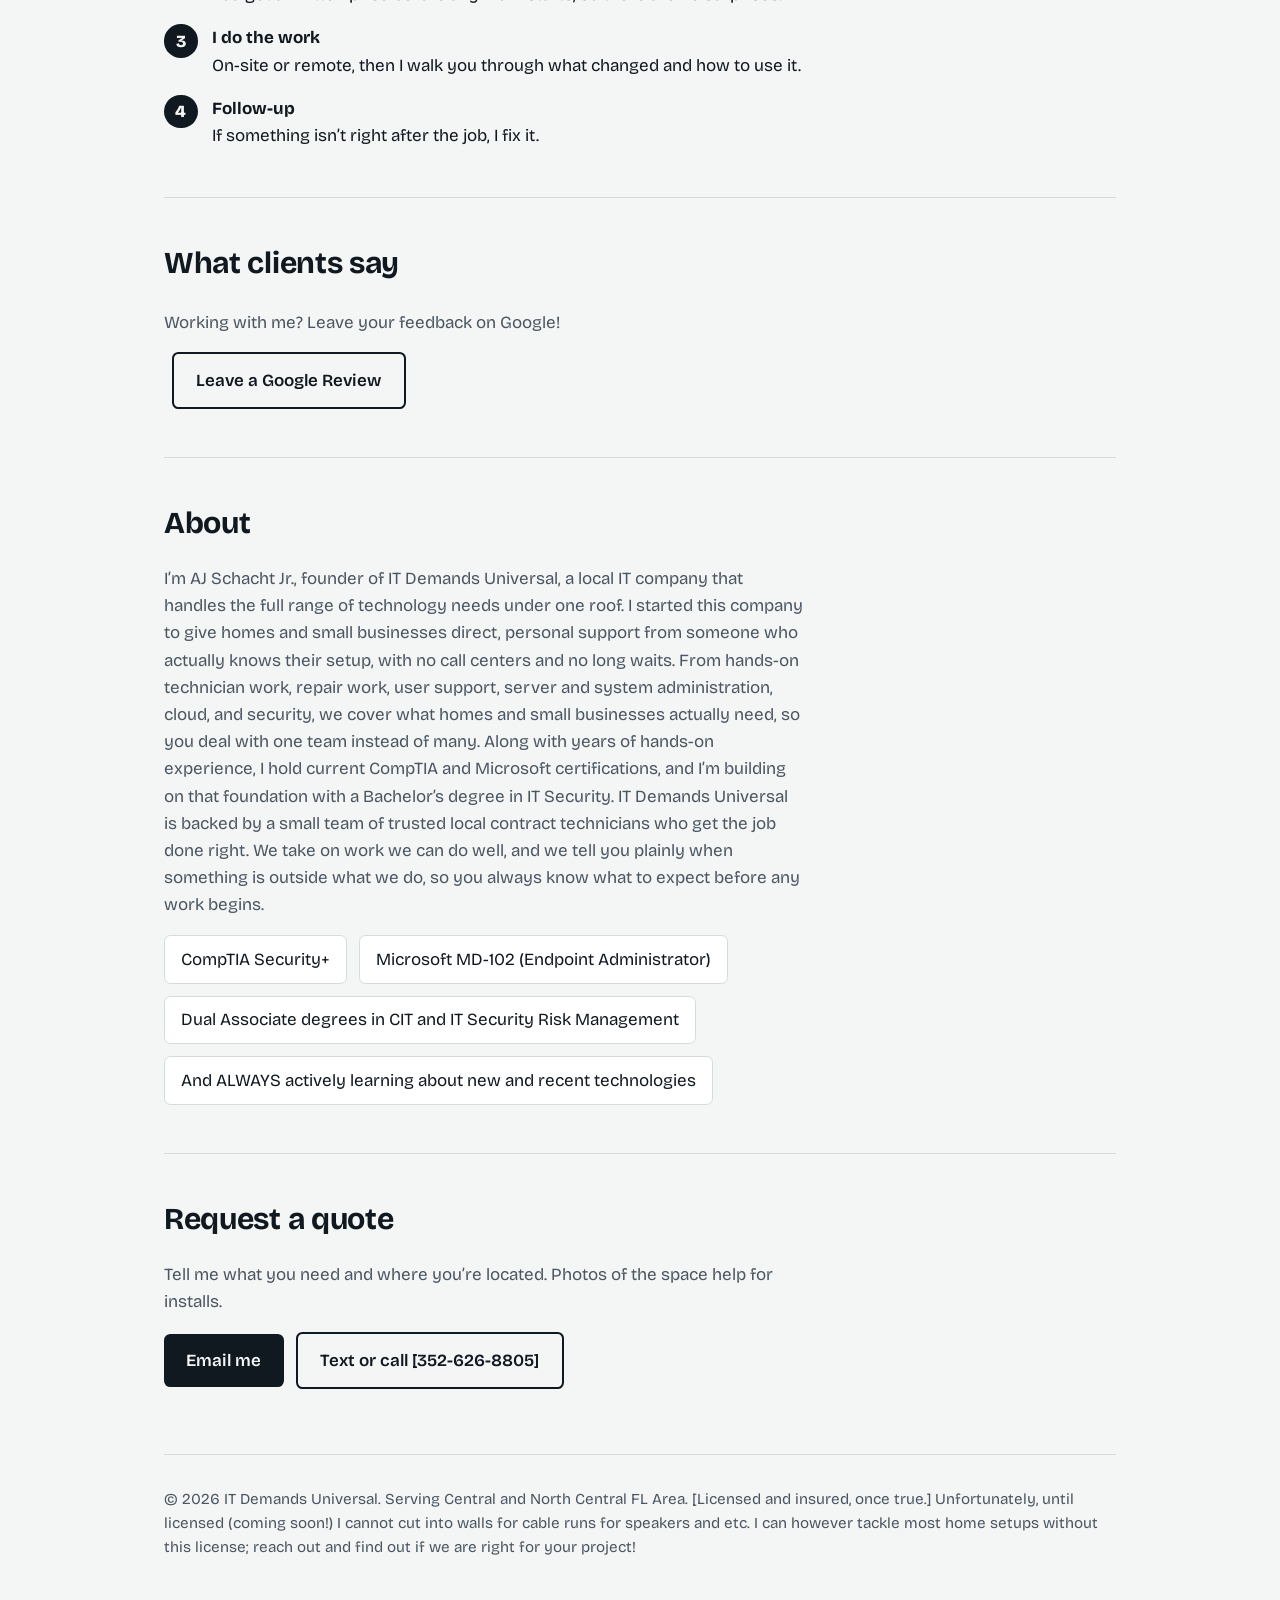
==== commit 961953a9: "Update index.html" ====
--- a/index.html
+++ b/index.html
@@ -37,12 +37,14 @@
       <h2>What I can help with</h2>
       <div class="grid">
         <div class="card" style="--c:var(--blue)">
-          <h3>Installs</h3>
+          <h3><a href="installs-repairs.html#installs">Installs</a></h3>
           <ul><li>Router and Wi-Fi setup</li><li>Ethernet cable runs (Once Licensed)</li><li>Speaker and audio installs</li><li>Custom PC Builds</li><li>POS devices</li></ul>
+          <p class="more"><a href="installs-repairs.html#installs">See installs and build a quote request</a></p>
         </div>
         <div class="card" style="--c:var(--green)">
-          <h3>Support and repair</h3>
+          <h3><a href="installs-repairs.html#repairs">Support and repair</a></h3>
           <ul><li>Slow or broken computers</li><li>New device setup and data transfer</li><li>Printers, email and accounts</li></ul>
+          <p class="more"><a href="installs-repairs.html#repairs">Describe the problem and get a quote</a></p>
         </div>
         <div class="card" style="--c:var(--yellow)">
           <h3><a href="security.html">Security</a></h3>
--- a/css/style.css
+++ b/css/style.css
@@ -8,12 +8,12 @@
   --blue:#6c9bf0; --green:#59c486; --yellow:#f0c640; --purple:#a98af0;}
 }
 *{box-sizing:border-box}
-html{scroll-behavior:smooth}
+html{scroll-behavior:smooth;scroll-padding-top:5rem}
 body{margin:0;background:var(--paper);color:var(--ink);font:400 1.0625rem/1.6 var(--font)}
 a{color:inherit}
 :focus-visible{outline:3px solid var(--blue);outline-offset:3px}
 .wrap{max-width:62rem;margin:0 auto;padding:0 1.25rem}
-header{display:flex;justify-content:space-between;align-items:center;padding:1.25rem 0}
+header{display:flex;justify-content:space-between;align-items:center;gap:.5rem 1.25rem;padding:1rem 0;position:sticky;top:0;z-index:10;background:var(--paper);border-bottom:1px solid var(--line)}
 .brand{font-weight:800;font-size:1.2rem;text-decoration:none}
 nav a{margin-left:1.25rem;text-decoration:none;color:var(--muted)}
 nav a:hover{color:var(--ink)}
@@ -41,4 +41,16 @@
 .note{color:var(--muted);max-width:40rem}
 footer{padding:2rem 0 3rem;color:var(--muted);font-size:.95rem;border-top:1px solid var(--line)}
 .card .more{margin:.9rem 0 0;font-weight:600}
-@media (max-width:34rem){nav{display:none}.btn.alt{margin:.6rem 0 0}}
+nav a.back{color:var(--ink);font-weight:600;border:2px solid var(--ink);border-radius:.4rem;padding:.15rem .7rem}
+.callbar{display:none}
+@media (max-width:34rem){
+  header{position:static;flex-direction:column;align-items:flex-start}
+  html{scroll-padding-top:1rem}
+  nav{display:flex;flex-wrap:wrap;gap:.3rem 1rem}
+  nav a{margin-left:0}
+  .btn.alt{margin:.6rem 0 0}
+  body{padding-bottom:4.75rem}
+  .callbar{display:flex;gap:.5rem;position:fixed;left:0;right:0;bottom:0;z-index:10;padding:.6rem .75rem;background:var(--paper);border-top:1px solid var(--line)}
+  .callbar a{flex:1;text-align:center;padding:.75rem .5rem;border-radius:.4rem;font-weight:600;text-decoration:none;background:var(--ink);color:var(--paper)}
+  .callbar a+a{background:transparent;color:var(--ink);border:2px solid var(--ink)}
+}
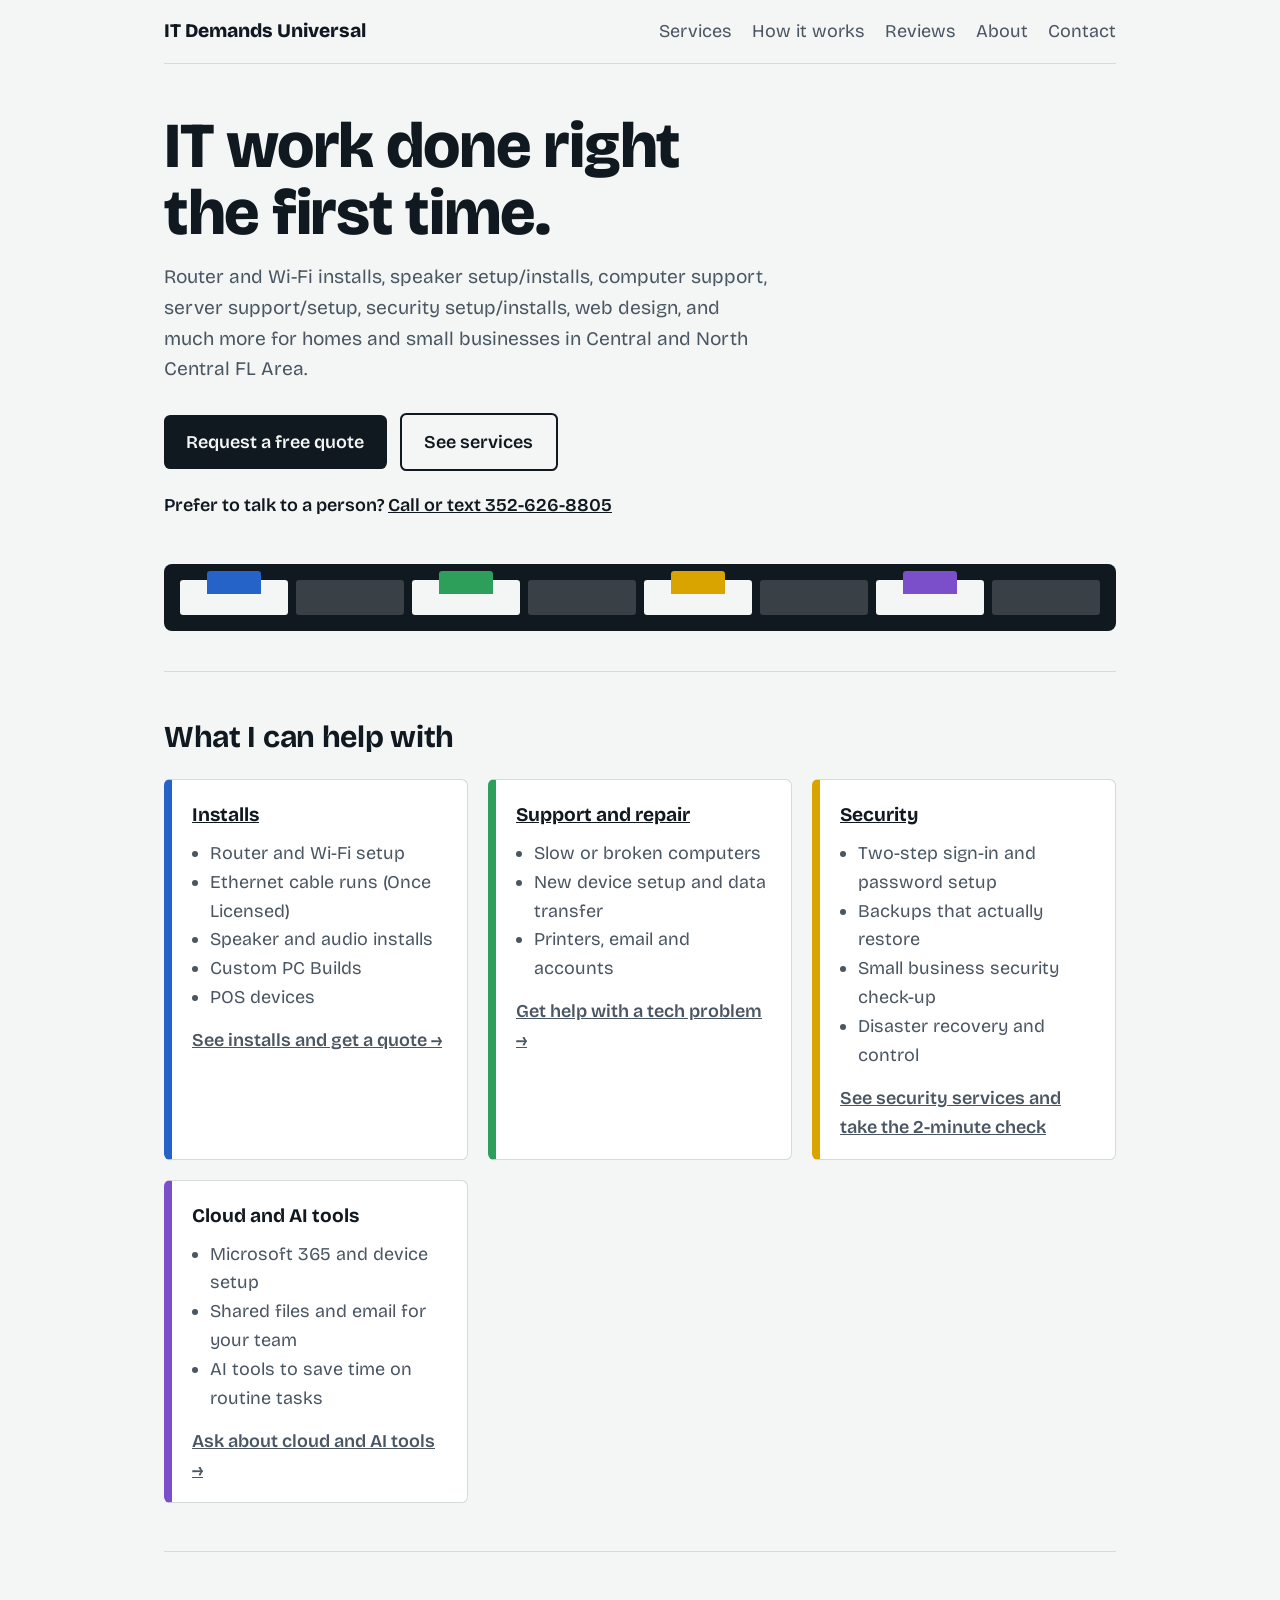
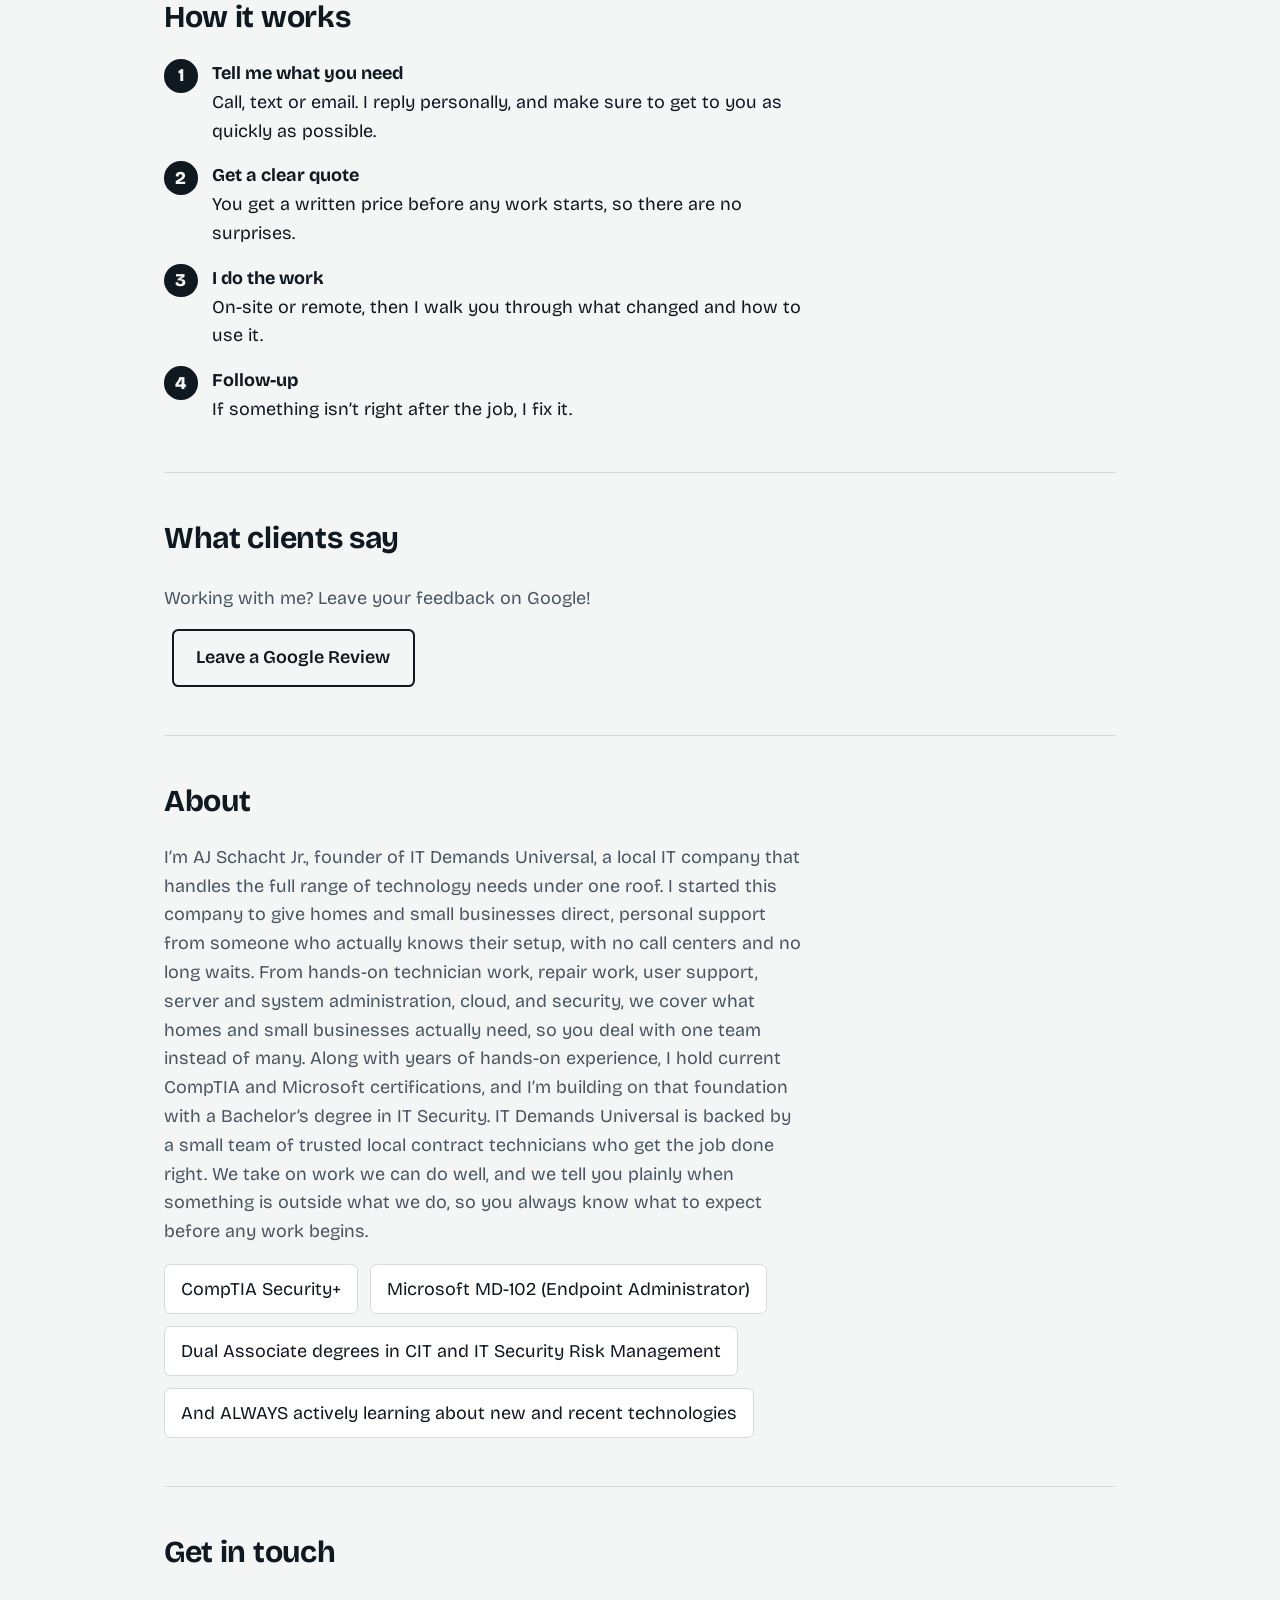
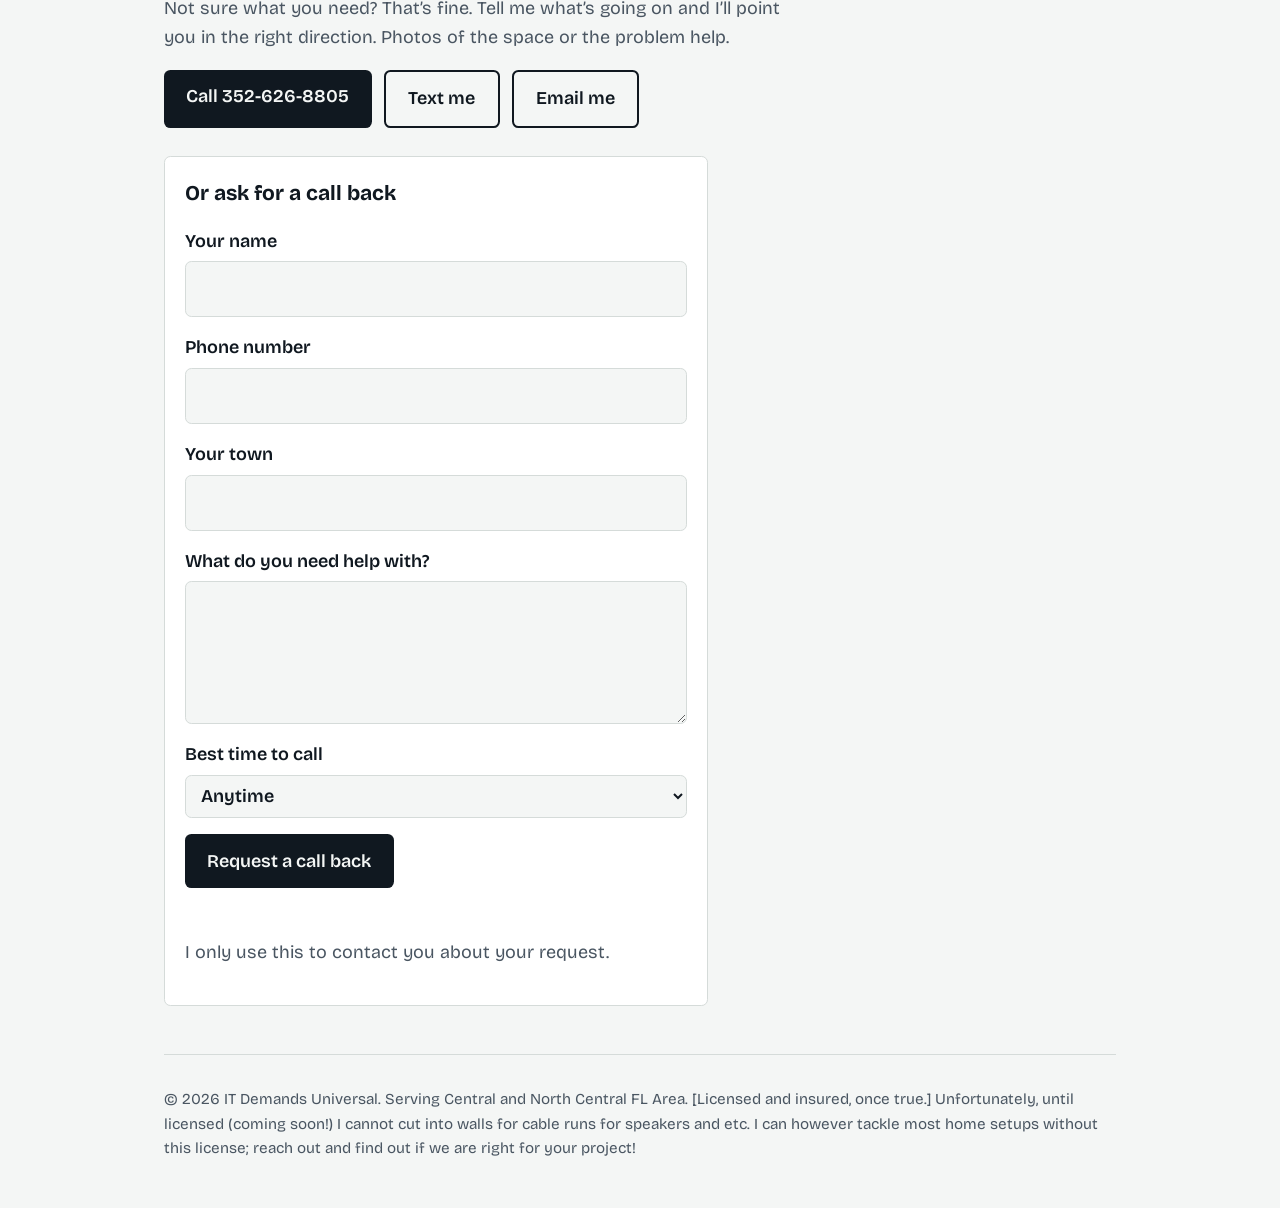
==== commit 4dc560c0: "Add files via upload" ====
--- a/index.html
+++ b/index.html
@@ -25,6 +25,7 @@
       <p class="lead">Router and Wi-Fi installs, speaker setup/installs, computer support, server support/setup, security setup/installs, web design, and much more for homes and small businesses in Central and North Central FL Area.</p>
       <a class="btn" href="#contact">Request a free quote</a>
       <a class="btn alt" href="#services">See services</a>
+      <p class="phoneline">Prefer to talk to a person? <a href="tel:+13526268805">Call or text 352-626-8805</a></p>
       <div class="panel" aria-hidden="true">
         <div class="port on" style="--c:var(--blue)"></div><div class="port"></div>
         <div class="port on" style="--c:var(--green)"></div><div class="port"></div>
@@ -37,14 +38,14 @@
       <h2>What I can help with</h2>
       <div class="grid">
         <div class="card" style="--c:var(--blue)">
-          <h3><a href="installs-repairs.html#installs">Installs</a></h3>
+          <h3><a href="installs.html">Installs</a></h3>
           <ul><li>Router and Wi-Fi setup</li><li>Ethernet cable runs (Once Licensed)</li><li>Speaker and audio installs</li><li>Custom PC Builds</li><li>POS devices</li></ul>
-          <p class="more"><a href="installs-repairs.html#installs">See installs and build a quote request</a></p>
+          <p class="more"><a href="installs.html">See installs and get a quote →</a></p>
         </div>
         <div class="card" style="--c:var(--green)">
-          <h3><a href="installs-repairs.html#repairs">Support and repair</a></h3>
+          <h3><a href="support.html">Support and repair</a></h3>
           <ul><li>Slow or broken computers</li><li>New device setup and data transfer</li><li>Printers, email and accounts</li></ul>
-          <p class="more"><a href="installs-repairs.html#repairs">Describe the problem and get a quote</a></p>
+          <p class="more"><a href="support.html">Get help with a tech problem →</a></p>
         </div>
         <div class="card" style="--c:var(--yellow)">
           <h3><a href="security.html">Security</a></h3>
@@ -54,6 +55,7 @@
         <div class="card" style="--c:var(--purple)">
           <h3>Cloud and AI tools</h3>
           <ul><li>Microsoft 365 and device setup</li><li>Shared files and email for your team</li><li>AI tools to save time on routine tasks</li></ul>
+          <p class="more"><a href="#contact">Ask about cloud and AI tools →</a></p>
         </div>
       </div>
     </section>
@@ -97,17 +99,29 @@
     </section>
 
     <section id="contact">
-      <h2>Request a quote</h2>
-      <p class="note">Tell me what you need and where you’re located. Photos of the space help for installs.</p>
-      <p><a class="btn" href="mailto:itdemandsuniversal@gmail.com?subject=Quote%20request">Email me</a>
-         <a class="btn alt" href="tel:+13526268805">Text or call [352-626-8805]</a></p>
+      <h2>Get in touch</h2>
+      <p class="note">Not sure what you need? That’s fine. Tell me what’s going on and I’ll point you in the right direction. Photos of the space or the problem help.</p>
+      <p class="reach"><a class="btn" href="tel:+13526268805">Call 352-626-8805</a><a class="btn alt" href="sms:+13526268805">Text me</a><a class="btn alt" href="mailto:itdemandsuniversal@gmail.com?subject=Quote%20request">Email me</a></p>
+      <form id="request" class="req" data-topic="Home">
+        <h3>Or ask for a call back</h3>
+        <label>Your name<input name="name" autocomplete="name" required></label>
+        <label>Phone number<input name="phone" type="tel" autocomplete="tel" required></label>
+        <label>Your town<input name="town" autocomplete="address-level2"></label>
+        <label>What do you need help with?<textarea name="message" rows="4"></textarea></label>
+        <label>Best time to call<select name="time"><option>Anytime</option><option>Morning</option><option>Afternoon</option><option>Evening</option></select></label>
+        <input class="hp" type="text" name="_gotcha" tabindex="-1" autocomplete="off" aria-hidden="true">
+        <button class="btn" type="submit">Request a call back</button>
+        <p class="status" role="status" aria-live="polite"></p>
+        <p class="note">I only use this to contact you about your request.</p>
+      </form>
     </section>
   </main>
 
   <footer>© <span id="y"></span> IT Demands Universal. Serving Central and North Central FL Area. [Licensed and insured, once true.] Unfortunately, until licensed (coming soon!) I cannot cut into walls for cable runs for speakers and etc. I can however tackle most home setups without this license;
     reach out and find out if we are right for your project! </footer>
 </div>
-<div class="callbar"><a href="tel:+13526268805">Call or text</a><a href="mailto:itdemandsuniversal@gmail.com?subject=Quote%20request">Get a free quote</a></div>
+<div class="callbar"><a href="tel:+13526268805">Call or text</a><a href="#contact">Request a call back</a></div>
 <script src="js/main.js" defer></script>
+<script src="js/contact.js" defer></script>
 </body>
 </html>
--- a/css/style.css
+++ b/css/style.css
@@ -9,7 +9,7 @@
 }
 *{box-sizing:border-box}
 html{scroll-behavior:smooth;scroll-padding-top:5rem}
-body{margin:0;background:var(--paper);color:var(--ink);font:400 1.0625rem/1.6 var(--font)}
+body{margin:0;background:var(--paper);color:var(--ink);font:400 1.125rem/1.6 var(--font)}
 a{color:inherit}
 :focus-visible{outline:3px solid var(--blue);outline-offset:3px}
 .wrap{max-width:62rem;margin:0 auto;padding:0 1.25rem}
@@ -54,3 +54,45 @@
   .callbar a{flex:1;text-align:center;padding:.75rem .5rem;border-radius:.4rem;font-weight:600;text-decoration:none;background:var(--ink);color:var(--paper)}
   .callbar a+a{background:transparent;color:var(--ink);border:2px solid var(--ink)}
 }
+
+/* Shared pieces for the in-depth service pages */
+.hero .creds{margin-top:2rem}
+h3.sub{font-size:1.3rem;margin:2rem 0 1rem}
+h3.sub:first-of-type{margin-top:0}
+.note a{color:var(--blue)}
+.src{font-size:.95rem;margin-top:1.25rem}
+
+/* lead tools (checklist, quote builder, triage) */
+.check{background:var(--card);border:1px solid var(--line);border-radius:.4rem;padding:1.25rem;max-width:40rem;margin-top:1.25rem}
+.check .panel{grid-template-columns:repeat(var(--n,7),1fr);margin:.6rem 0 1.25rem}
+.row{display:flex;flex-wrap:wrap;gap:.75rem 1.25rem;margin:0 0 1rem}
+.row label{display:grid;gap:.3rem;font-weight:600}
+select{font:inherit;color:var(--ink);background:var(--paper);border:1px solid var(--line);border-radius:.4rem;padding:.55rem .7rem;max-width:100%}
+.q{display:flex;gap:.8rem;align-items:flex-start;padding:.75rem 0;border-top:1px solid var(--line);cursor:pointer}
+.q input{flex:none;width:1.2rem;height:1.2rem;margin-top:.25rem;accent-color:var(--blue)}
+#result,.res{font-weight:800;font-size:1.15rem;margin:1rem 0 .25rem}
+#gaps,.tips{margin:0 0 1.25rem}
+
+.two{display:grid;grid-template-columns:repeat(auto-fit,minmax(18rem,1fr));gap:1.25rem}
+
+details{border-top:1px solid var(--line);padding:1rem 0}
+details:last-of-type{border-bottom:1px solid var(--line)}
+summary{font-weight:600;cursor:pointer}
+details p{color:var(--muted);max-width:40rem;margin:.6rem 0 0}
+
+@media (prefers-reduced-motion:no-preference){
+  .port{transition:opacity .2s}
+}
+
+/* Call-back form, contact buttons and small helpers used on every page */
+.phoneline{margin:1.25rem 0 0;font-weight:600}
+.card p{margin:0;color:var(--muted)}
+.reach{display:flex;flex-wrap:wrap;gap:.75rem;margin:0 0 1.75rem}
+.reach .btn.alt{margin:0}
+.req{display:grid;gap:1rem;max-width:34rem;background:var(--card);border:1px solid var(--line);border-radius:.4rem;padding:1.25rem}
+.req h3{margin:0}
+.req label{display:grid;gap:.35rem;font-weight:600}
+.req input,.req textarea{font:inherit;color:var(--ink);background:var(--paper);border:1px solid var(--line);border-radius:.4rem;padding:.8rem}
+.req button{font:inherit;font-weight:600;border:0;cursor:pointer;justify-self:start}
+.req .status{margin:0;font-weight:600}
+.hp{position:absolute;left:-9999px}
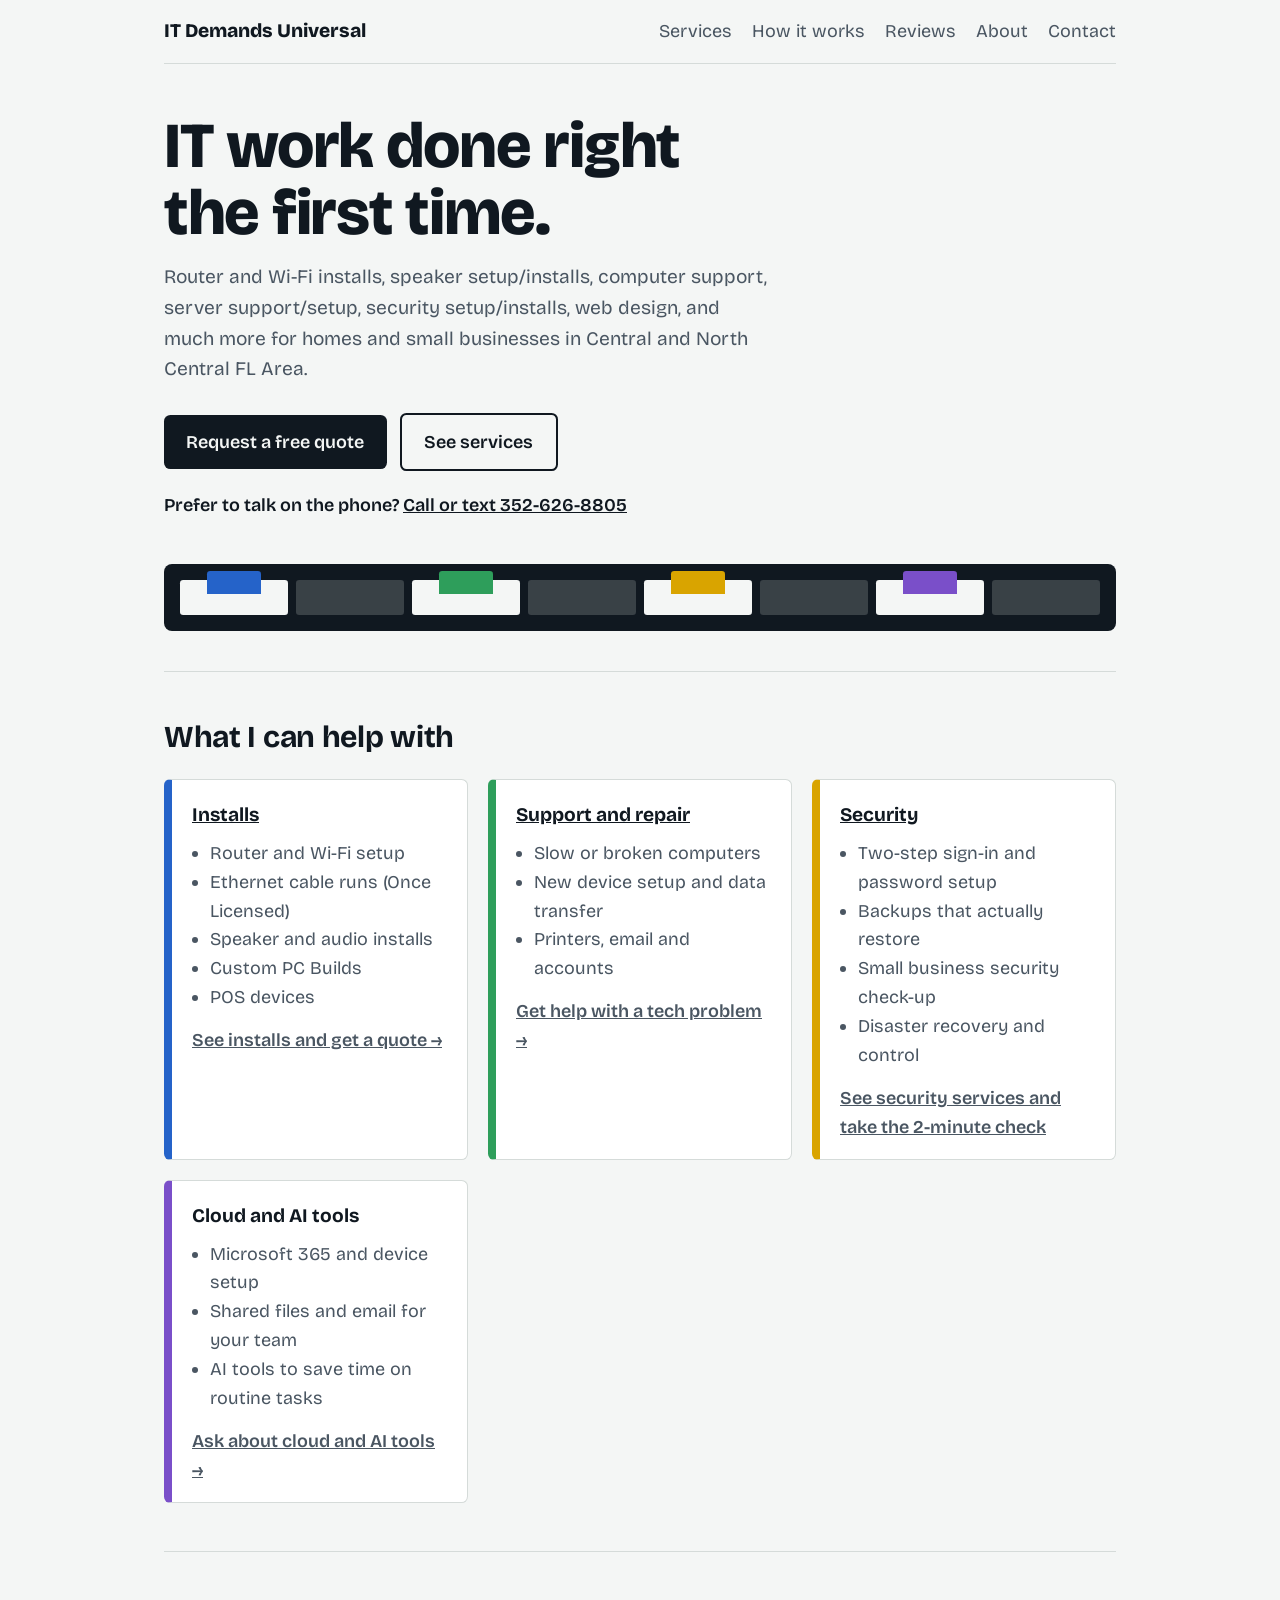
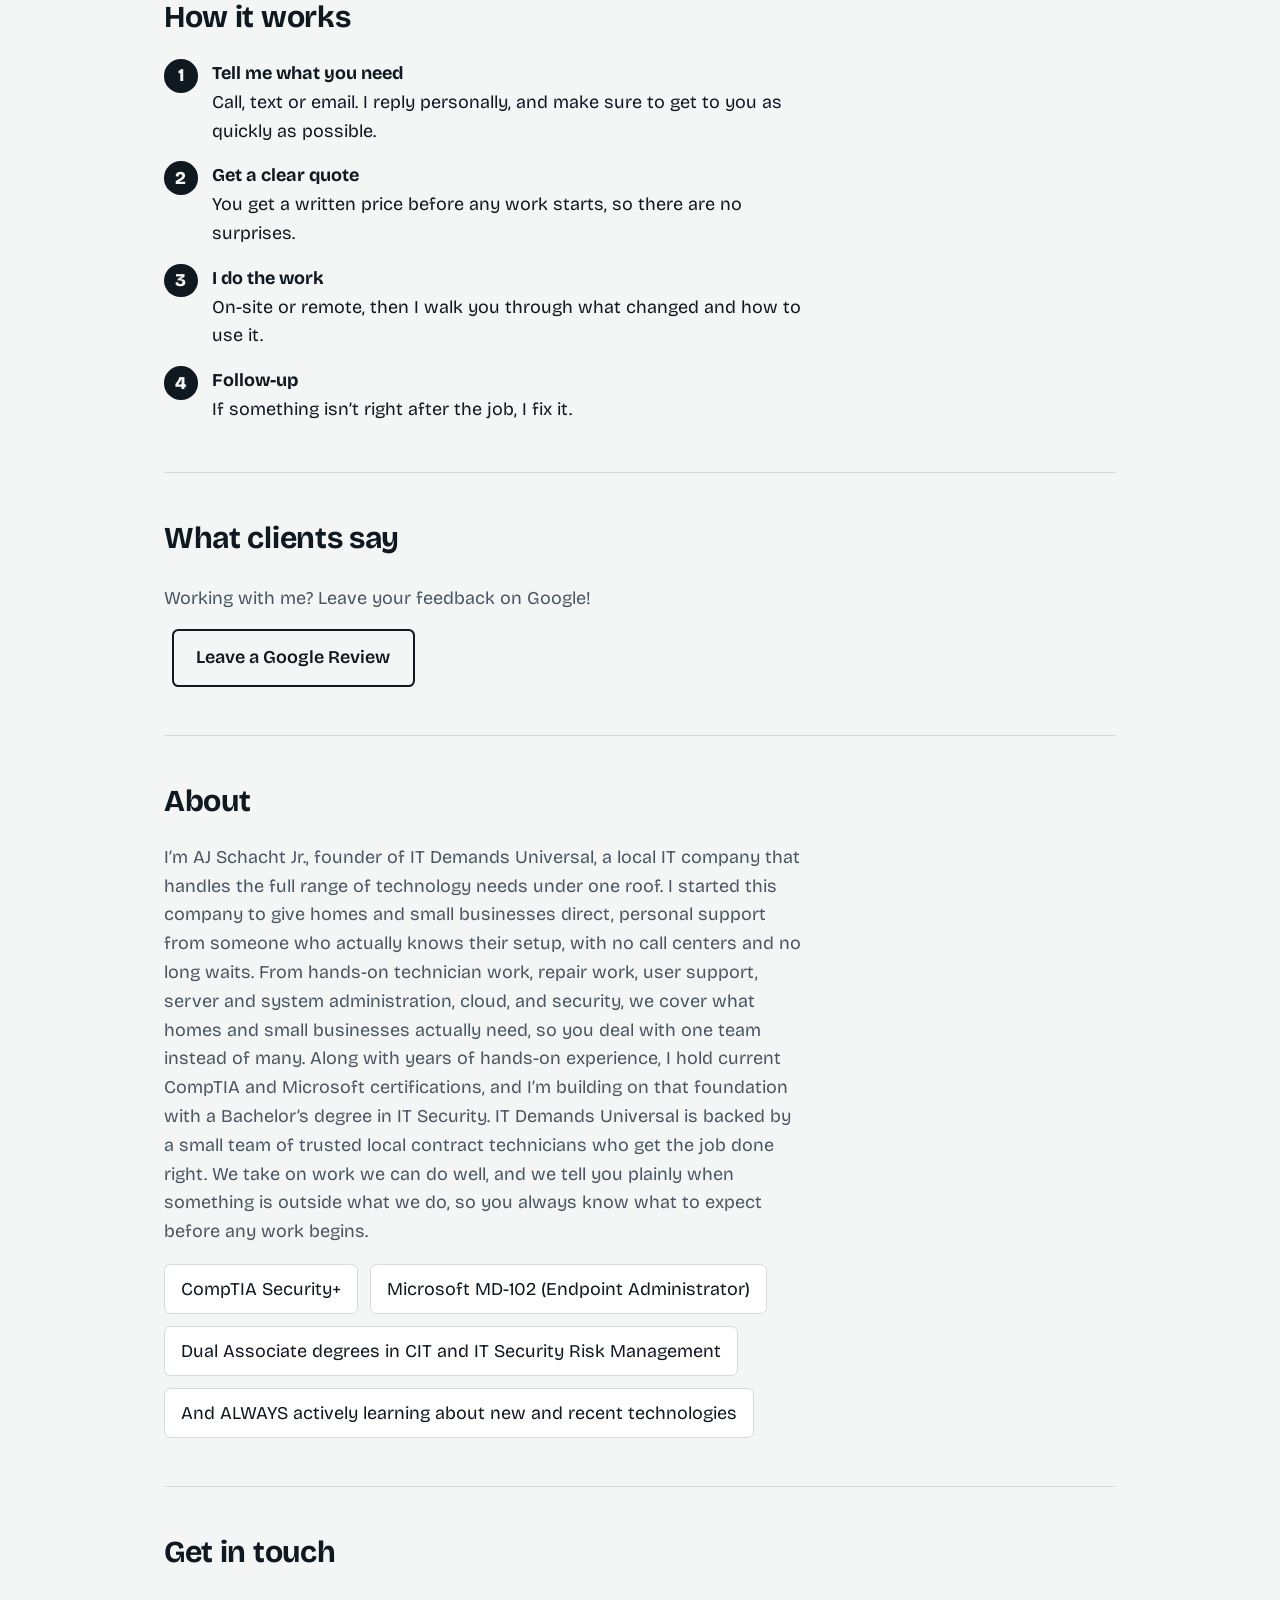
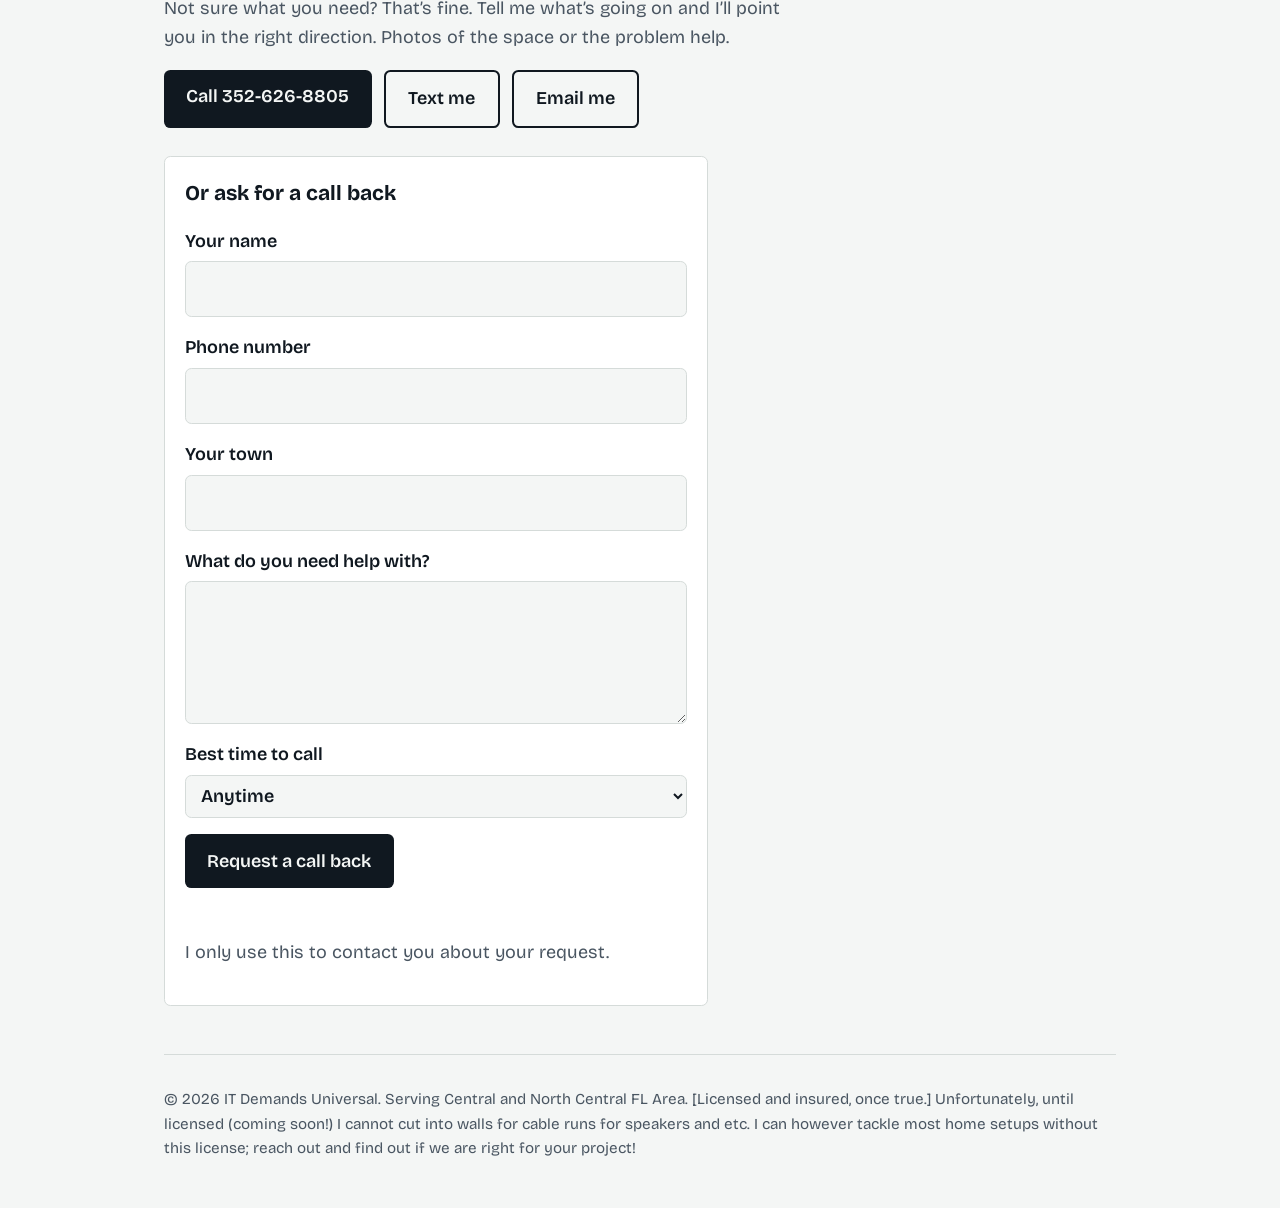
==== commit c49929cd: "Update index.html" ====
--- a/index.html
+++ b/index.html
@@ -25,7 +25,7 @@
       <p class="lead">Router and Wi-Fi installs, speaker setup/installs, computer support, server support/setup, security setup/installs, web design, and much more for homes and small businesses in Central and North Central FL Area.</p>
       <a class="btn" href="#contact">Request a free quote</a>
       <a class="btn alt" href="#services">See services</a>
-      <p class="phoneline">Prefer to talk to a person? <a href="tel:+13526268805">Call or text 352-626-8805</a></p>
+      <p class="phoneline">Prefer to talk on the phone? <a href="tel:+13526268805">Call or text 352-626-8805</a></p>
       <div class="panel" aria-hidden="true">
         <div class="port on" style="--c:var(--blue)"></div><div class="port"></div>
         <div class="port on" style="--c:var(--green)"></div><div class="port"></div>
